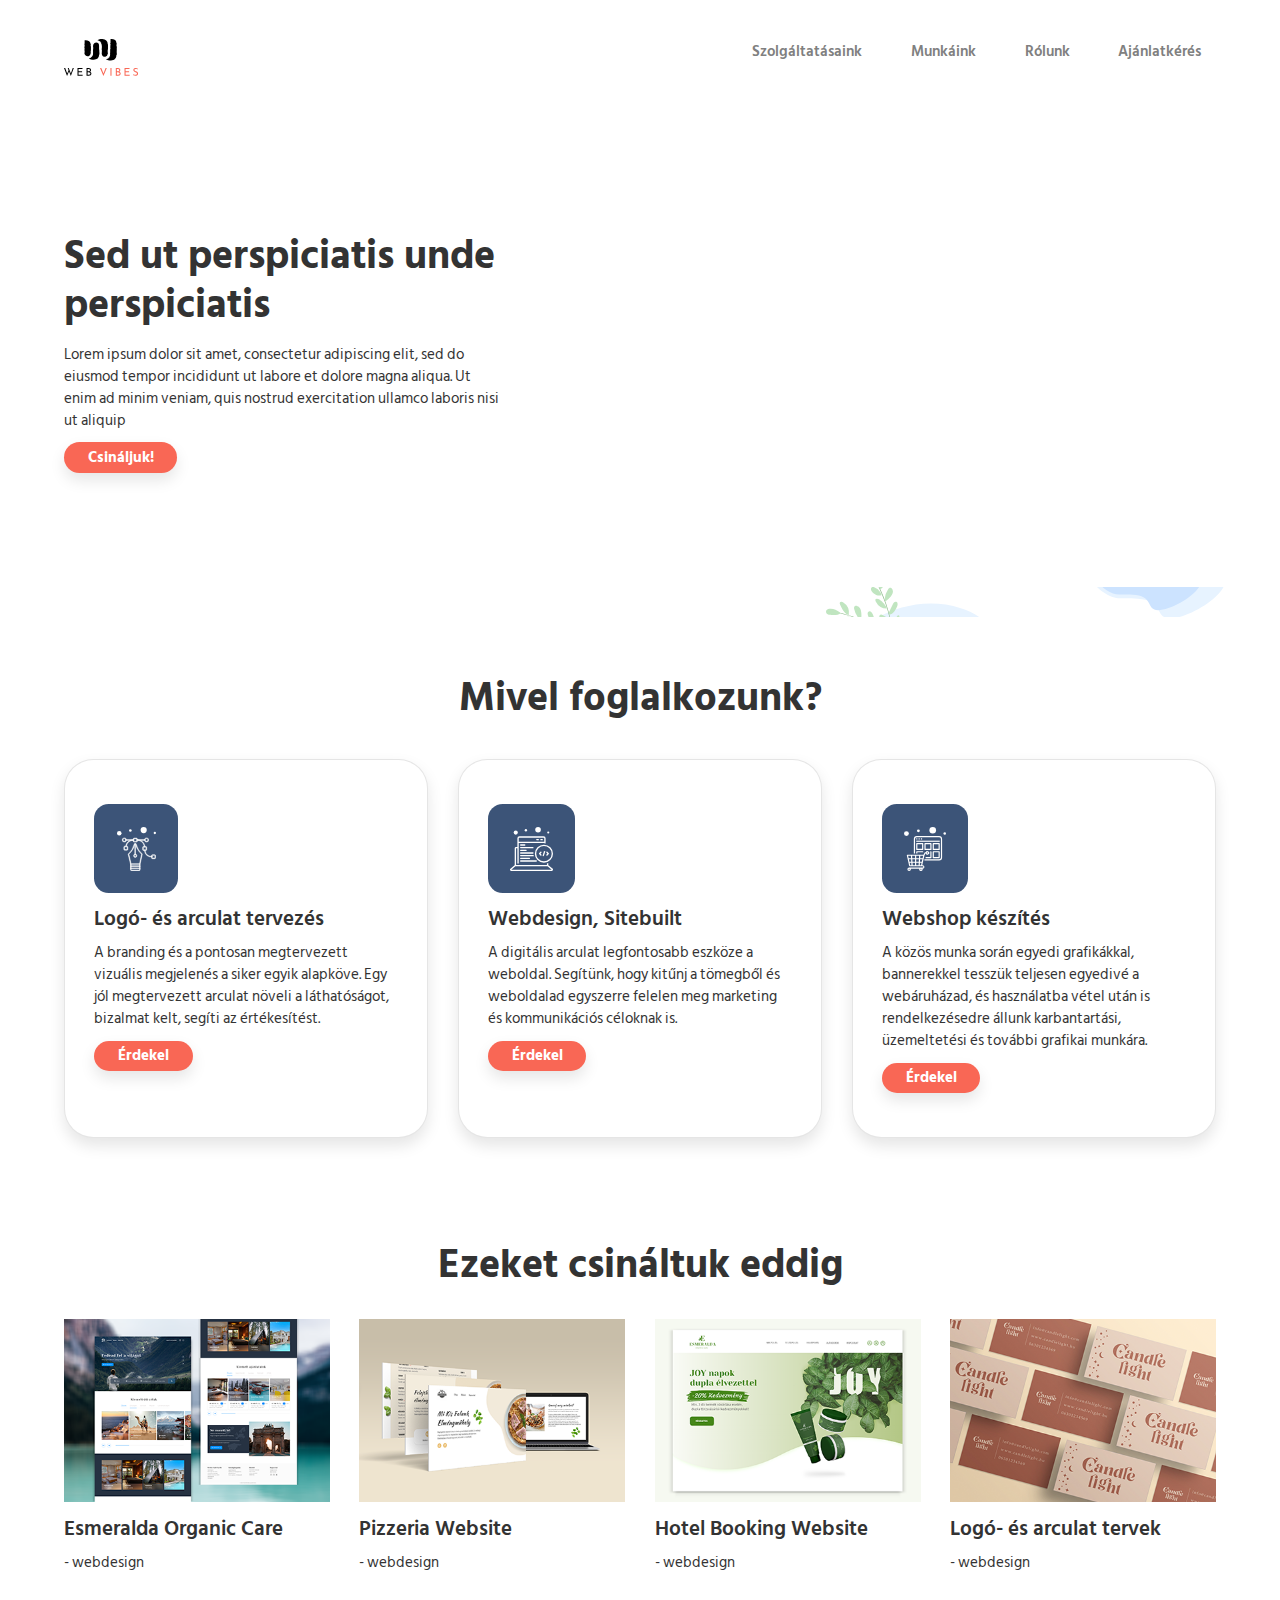
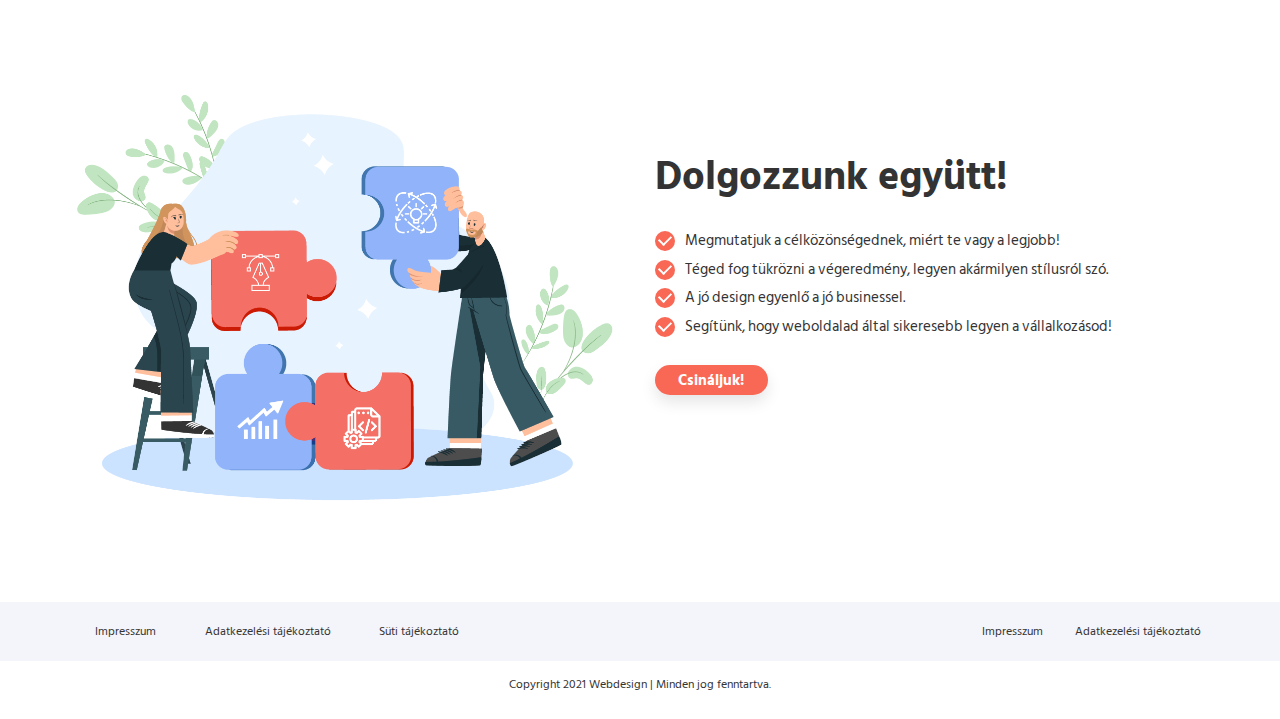
==== index.html @ f715c891 "initial commit" ====
<!DOCTYPE html>
<html lang="hu">

<head>
    <meta charset="utf-8">
    <title>Webdesign</title>
    <meta name="author" content="Your Name">
    <meta name="description" content="Example description">
    <meta name="viewport" content="width=device-width, initial-scale=1.0">
    <link rel="stylesheet" href="css/reset.css">
    <link rel="stylesheet" href="css/typo.css">
    <link rel="stylesheet" href="css/grid.css">
    <link rel="stylesheet" href="css/style.css">
   
    <link rel="icon" type="image/x-icon" href="img/favicon.png" />
    <link href="https://fonts.googleapis.com/css2?family=Hind+Siliguri:wght@400;600;700&display=swap" rel="stylesheet">
    <link rel="stylesheet" href="https://cdnjs.cloudflare.com/ajax/libs/font-awesome/4.7.0/css/font-awesome.min.css">
</head>
<body>
        <header>
            <div class="content-box">
                <div id="logo">
                    <a href="#"><img src="img/logotervuj.svg" alt="" class="logo"></a>
                </div>
                <div id="main-menu">
                    <nav>
                        <ul>
                            <li><a href="#">Szolgáltatásaink</a></li>
                            <li><a href="#">Munkáink</a></li>
                            <li><a href="#">Rólunk</a></li>
                            <li><a href="#">Ajánlatkérés</a></li>
                        </ul>
                    </nav>
                </div>
                
            </div>
        </header>
        <main>
            <section id="hero">
            <div class="content-box">
                <div class="hero-text">
                    <h1>Sed ut perspiciatis unde perspiciatis</h1>
                    <p>Lorem ipsum dolor sit amet, consectetur adipiscing elit, sed do eiusmod tempor incididunt ut labore et dolore magna aliqua. Ut enim ad minim veniam, quis nostrud exercitation ullamco laboris nisi ut aliquip</p>
                    <div id="menu-button">
                        <a class="button" href="/">
                           Csináljuk!
                       </a>
                   </div>
                </div>
            </div>
            <img src="img/bannerlaptop.png" alt="" class="logo">
        </section>

        <section id="services">
            <div class="content-box">
                <h2> Mivel foglalkozunk?</h2>
                <div class="column-3">
                    <div class="box">
                        <img src="img/arculattervezes.svg" alt="">
                        <h3>Logó- és arculat tervezés</h3>
                        <p>A branding és a pontosan megtervezett vizuális megjelenés a siker egyik alapköve. Egy jól megtervezett arculat növeli a láthatóságot, bizalmat kelt, segíti az értékesítést. </p>
                        <a href="#" class="button">Érdekel</a>
                    </div>
                    <div class="box">
                        <img src="img/webicon.svg" alt="">
                        <h3>Webdesign,
                            Sitebuilt</h3>
                        <p>A digitális arculat legfontosabb eszköze a weboldal. Segítünk, hogy kitűnj a tömegből és weboldalad egyszerre felelen meg marketing és kommunikációs céloknak is. </p>
                        <a href="#" class="button">Érdekel</a>
                    </div>
                    <div class="box"> 
                        <img src="img/shop.svg" alt="">
                        <h3>Webshop
                            készítés</h3>
                        <p>A közös munka során egyedi grafikákkal, bannerekkel tesszük teljesen egyedivé a webáruházad, és használatba vétel után is rendelkezésedre állunk karbantartási, üzemeltetési és további grafikai munkára. </p>
                        <a href="#" class="button">Érdekel</a>
                    </div>
                </div>
            </div>
        </section>

        <section id="portfolio">
            <div class="content-box">
                <h2>Ezeket csináltuk eddig</h2>
          <div class="column-4">
            <div>
                <img src="img/portfolio1.png" alt="">
                <h3>Esmeralda Organic Care</h3>
                <p>- webdesign</p>
            </div>
            <div>
                <img src="img/portfolio2.png" alt="">
                <h3>Pizzeria Website</h3>
                <p>- webdesign</p>
            </div>
            <div>
                <img src="img/portfolio3.png" alt="">
                <h3>Hotel Booking Website</h3>
                <p>- webdesign</p>
            </div>
            <div>
                <img src="img/portfolio4.png" alt="">
                <h3>Logó- és arculat tervek</h3>
                <p>- webdesign</p>
            </div>
          </div>
         
            </div>
        </section>

        <section id="how-we-work">
            <div class="content-box">
                <div class="row">
                    <div class="col-1-2">
                        <img src="img/kapcsolat2.png" alt="" class="logo">
                    </div>
                    <div class="col-1-2 text">
                        <h2>
                            Dolgozzunk együtt!
                        </h2>
                       
                        <ul>
                            <li>
                            Megmutatjuk a célközönségednek, miért te vagy a legjobb!
                            </li>
                            <li>
                            Téged fog tükrözni a végeredmény, legyen akármilyen stílusról szó.
                            </li>
                            <li>
                            A jó design egyenlő a jó  businessel. 
                            </li>
                            <li>
                            Segítünk, hogy weboldalad által sikeresebb legyen a vállalkozásod!
                            </li>
                        </ul>
                    <a class="button" href="/">
                        Csináljuk!
                    </a>
                </div>
                
            </div>
            </div>
        </section>

        </main>
    <footer>
        <div class="content-box">
            <div id="foot-info">
                <ul>
                    <li>
                        <a href="#">Impresszum</a>
                    </li>
                    <li>
                        <a href="#">Adatkezelési tájékoztató</a>
                    </li>
                    <li>
                        <a href="#">Süti tájékoztató</a>
                    </li>
                </ul>
            </div>
            <div id="foot-contact">
                <ul>
                    <li>
                        Impresszum
                    </li>
                    <li>
                        Adatkezelési tájékoztató

                    </li>
                </ul>
            </div>
        </div>
    </footer>
    <div id="copyright">
        <div class="content-box">
           <p>Copyright 2021  Webdesign | Minden jog fenntartva.</p> 
        </div>
    </div>
    <script type="text/javascript" src=""></script>
</body>
</html>
---- css/grid.css ----
.row{
    display: flex;
    flex-wrap: wrap;
    margin-left: -1rem;
    margin-right: -1rem;
}

.row div[class*=col]{   
    /* Osztály tartalmazza a következőt: "col" */
    margin-left: 1rem;
    margin-right: 1rem;
}
aside{   
    margin-left: 1rem;
    margin-right: 1rem;
}

.col-1-2 {
    width: calc(50% - 2rem);
}

.col-1-3 {
    width: calc(33.33333333% - 2rem);
}

.col-1-4 {
    width: calc(25% - 2rem);
}

.col-1-5 {
    width: calc(20% - 2rem);
}

.col-1-6 {
    width: calc(16.66666667% - 2rem);
}

.col-2-3 {
    width: calc(66.66666667% - 2rem);
}

.col-2-5 {
    width: calc(40% - 2rem);
}

.col-3-4 {
    width: calc(75% - 2rem);
}

.col-3-5 {
    width: calc(60% - 2rem);
}

.col-4-5 {
    width: calc(80% - 2rem);
}

.col-5-6 {
    width: calc(83.33333333% - 2rem);
}

@media screen and (max-width: 768px) {
    .col-1-2,
    .col-1-3,
    .col-1-4,
    .col-1-5,
    .col-1-6,
    .col-2-3,
    .col-2-5,
    .col-3-4,
    .col-3-5,
    .col-4-5,
    .col-5-6 {
        width: calc(100% - 2rem);
    }   
}

.column-2,
.column-3,
.column-4,
.column-5,
.column-6,
.column-7,
.column-8,
.column-9 {
    display: flex;
    flex-wrap: wrap;
    margin-left: -1rem;
    margin-right: -1rem;
}

.column-2 > div,
.column-3 > div,
.column-4 > div,
.column-5 > div,
.column-6 > div,
.column-7 > div,
.column-8 > div,
.column-9 > div {
    margin-left: 1rem;
    margin-right: 1rem;
}

.column-2 > div {
    width:calc( 50% - 2rem);
}
.column-3 > div {
    width:calc( 33.33333333% - 2rem);
}
.column-4 > div {
    width:calc( 25% - 2rem);
}
.column-5 > div {
    width:calc( 20% - 2rem);
}
.column-6 > div {
    width:calc( 16.66666667% - 2rem);
}
.column-7 > div {
    width:calc( 14.28571429% - 2rem);
}
.column-8 > div {
    width:calc( 12.5% - 2rem);
}
.column-9 > div {
    width:calc( 11.11111111% - 2rem);
}

@media screen and (min-width: 768px) and (max-width: 1024px)  {
    .column-2 > div {
        width: calc(100% - 2rem);
    }
    .column-4 > div {
        width:calc( 50% - 2rem);
    }
    .column-3 > div {
        width: calc(33.33333333% - 2rem);
    }
    
    .column-5 > div,
    .column-6 > div {
        width: calc(25% - 2rem);
    }
    
    .column-7 > div {
        width: calc(20% - 2rem);
    }
    
    .column-8 > div {
        width: calc(16.66666667% - 2rem);
    }
    
    .column-9 > div {
        width: calc(14.28571429% - 2rem);
    }
}

@media screen and (min-width: 480px) and (max-width: 767px)  {
    .column-2 > div {
        width: calc(100% - 2rem);
    }
    
    .column-3 > div,
    .column-4 > div {
        width: calc(50% - 2rem);
    }
    
    .column-5 > div,
    .column-6 > div {
        width: calc(33.33333333% - 2rem);
    }
    
    .column-7 > div,
    .column-8 > div {
        width: calc(25% - 2rem);
    }
    
    .column-9 > div {
        width: calc(20% - 2rem);
    }
}

@media screen and (max-width: 500px)  {
    
    .column-2 > div,
    .column-3 > div,
    .column-4 > div {
        width: calc(100% - 2rem);
    }
    
    .column-5 > div,
    .column-6 > div,
    .column-7 > div,
    .column-8 > div {
        width: calc(50% - 2rem);
    }
    
    .column-9 > div {
        width: calc(33.33333333% - 2rem);
    }
}
/*NO MARGIN*/
.no-margin,
.no-margin > div {
    margin: 0!important;
}
.no-margin .col-1-2 {
    width: 50%;
}

.no-margin .col-1-3 {
    width: 33.33333333%;
}

.no-margin .col-1-4 {
    width: 25%;
}

.no-margin .col-1-5 {
    width: 20%;
}

.no-margin .col-1-6 {
    width: 16.66666667%;
}

.no-margin .col-2-3 {
    width: 66.66666667%;
}

.no-margin .col-2-5 {
    width: 40%;
}

.no-margin .col-3-4 {
    width: 75%;
}

.no-margin .col-3-5 {
    width: 60%;
}

.no-margin .col-4-5 {
    width: 80%;
}

.no-margin .col-5-6 {
    width: 83.33333333%;
}

@media screen and (max-width: 768px) {
    .no-margin .col-1-2,
    .no-margin .col-1-3,
    .no-margin .col-1-4,
    .no-margin .col-1-5,
    .no-margin .col-1-6,
    .no-margin .col-2-3,
    .no-margin .col-2-5,
    .no-margin .col-3-4,
    .no-margin .col-3-5,
    .no-margin .col-4-5,
    .no-margin .col-5-6 {
        width: 100%;
    }   
}
.no-margin.column-2 > div {
    width: 50%;
}
.no-margin.column-3 > div {
    width: 33.33333333%;
}
.no-margin.column-4 > div {
    width: 25%;
}
.no-margin.column-5 > div {
    width: 20%;
}
.no-margin.column-6 > div {
    width: 16.66666667%;
}
.no-margin.column-7 > div {
    width: 14.28571429%;
}
.no-margin.column-8 > div {
    width: 12.5%;
}
.no-margin.column-9 > div {
    width: 11.11111111%;
}

@media screen and (min-width: 768px) and (max-width: 1024px)  {
    .no-margin.column-2 > div {
        width: 100%;
    }
    
    .no-margin.column-3 > div,
    .no-margin.column-4 > div {
        width: 33.33333333%;
    }
    
    .no-margin.column-5 > div,
    .no-margin.column-6 > div {
        width: 25%;
    }
    
    .no-margin.column-7 > div {
        width: 20%;
    }
    
    .no-margin.column-8 > div {
        width: 16.66666667%;
    }
    
    .no-margin.column-9 > div {
        width: 14.28571429%;
    }
}

@media screen and (min-width: 480px) and (max-width: 767px)  {
    .no-margin.column-2 > div {
        width: 100%;
    }
    
    .no-margin.column-3 > div,
    .no-margin.column-4 > div {
        width: 50%;
    }
    
    .no-margin.column-5 > div,
    .no-margin.column-6 > div {
        width: 33.33333333%;
    }
    
    .no-margin.column-7 > div,
    .no-margin.column-8 > div {
        width: 25%;
    }
    
    .no-margin.column-9 > div {
        width: 20%;
    }
}

@media screen and (max-width: 479px)  {
    
    .no-margin.column-2 > div,
    .no-margin.column-3 > div,
    .no-margin.column-4 > div {
        width: 100%;
    }
    
    .no-margin.column-5 > div,
    .no-margin.column-6 > div,
    .no-margin.column-7 > div,
    .no-margin.column-8 > div {
        width: 50%;
    }
    
    .no-margin.column-9 > div {
        width: 33.33333333%;
    }
}
---- css/style.css ----
@media screen and (min-width:1280px) {
    html {
        font-size: 1.15vw;
    }
}
@media screen and (max-width:1279px) {
    html {
        font-size: 18px;
    }
}
@media screen and (max-width:480px) {
    html {
        font-size: 16px;
    }
}
body {
    font-family: 'Hind Siliguri', sans-serif;;
    color: #333;
    background: #fff;

}
p{
    margin-bottom: 0.7rem;
    line-height: 1.5;
}
h1, 
h2, 
h3 {
    line-height: 1.2;
    margin-bottom: 10px;
}
h1, 
h2 {
    font-size: 2.75rem;
    font-weight: bold;
    margin-bottom: 1rem;
}
 
h3 {
    font-size: 1.4rem;
    font-weight: bold;
    font-weight: 600;
}
a {
    color: #828282;
    margin-left: 1.1rem;
    text-decoration: none;
}
.button {
    border: none;
    background-color: #F96755;
    color: white;
    padding: 0.4rem 1.6rem;
    padding-top: 0.5rem;
    border-radius: 50px;
    box-shadow: 0 .5rem 1rem rgba(0, 0, 0, 0.1);
    transition: all .3s linear;
    text-decoration: none;
    font-weight: bold;
    display: inline-block;
    margin: 0;
}
.button:hover {
    border: 1px solid #F96755;
    background-color: white;
    color: #F96755;
    padding: 0.4rem 1.6rem;
    border-radius: 50px;
}
header {
    padding: 1.5rem 0;
}
header .content-box {
    display: flex;
    justify-content: space-between;
    align-items: center;
}
#logo {
    max-width: 5rem;
    width: 100%;
}
#main-menu li {
    display: inline-block;
    margin: 0 1rem;
}
#main-menu li a{
    font-weight: 600;
    color: grey;
}
#main-menu li a:hover{
    color: #F96755;
}






section {
    margin-bottom: 4vw;
}
#hero {
   
    background-size: auto 50%;
    padding: 10vw 0;
    position: relative;
}
#hero img{
    position: absolute;
    bottom: 0;
    right: 5%;
    width: auto;
    height: 80%;
    background: url(../img/foltocska.svg) no-repeat center;
    background-size: 80%;
    display: flex;
}
.hero-text {
    padding-bottom: 1.5rem;
    max-width: 30rem;
}
#services h2 {
    text-align: center;
}
.box {
    align-items: left;
    background: #fff;
    border-radius: .5rem;
    border: .1rem solid rgba(0, 0, 0, 0.1);
    box-shadow: 0 .5rem 1rem rgba(0, 0, 0, 0.1);
    margin: 1.5rem;
    padding: 3rem 2rem;
    border-radius: 2rem;
  
}
#portfolio h2 {
    padding-bottom: 1rem;
    text-align: center;
}
#portfolio img {
    margin-bottom: 1rem;
}
#services img {
    height: 6rem;
    background-color: #3C5478;
    padding: 1.5rem;
    border-radius: 1rem;
    align-items: left;
    margin-bottom: 1rem;
}
#how-we-work ul {
    overflow: hidden;
    margin: 0 0 20px 0;
}
#how-we-work h2 {
    padding-bottom: 1rem;
}
#how-we-work ul li {
    margin-bottom: 8px;
    line-height: 1.4;
    position: relative;
    padding-left: 30px;
}
#how-we-work ul li:before {
    content: "";
    width: 20px;
    height: 20px;
    display: block;
    border-radius: 50%;
    background: #F96755;
    position: absolute;
    left: 0;
    top: 50%;
    margin-top: -10px;
}
#how-we-work ul li:after {
    content: "";
    width: 8px;
    height: 12px;
    display: block;
    position: absolute;
    left: 6px;
    top: 50%;
    margin-top: -8px;
    border-bottom: solid 2px white;
    border-right: solid 2px white;
    transform: rotate(45deg);
}
.text{
margin-top: 5rem;
 margin-bottom: 1rem;
}
footer {
    background-color: #F4F5FA;
    padding: 1.5rem 0;
    font-size: smaller;
}
footer .content-box {
    display: flex;
    justify-content: space-between;
    align-items: center;
}
#foot-info li, #foot-contact li {
    display: inline-block;
    margin: 0 1rem;
}
#foot-info li a{
    color: inherit;
}
#copyright {
    padding: 1rem 0;
    font-size: smaller;
    text-align: center;
}
img {
    display: block;
    margin-bottom: 0.4rem;
    height: auto;
}
.content-box {
    width: 80%;
    margin: 0 auto;
}
#how-we-work,
#hero img,
#services,
#portfolio {
    padding-bottom: 3rem;
}
@media screen and (max-width:1280px) {
    .content-box {
        width: 90%;
    }
    #hero img{
        
        margin-right: -5rem;
        height: auto;
        width: 35rem;
        padding-bottom: 3rem;
    }
    #how-we-work,
    #hero img,
    #services {
        padding-bottom: 2rem;
    }
}
@media screen and (max-width:1199px) {
   
    header .content-box {
        flex-wrap: wrap;
    }
    #main-menu{
        order:3;
        width: 100%;
        margin-top: 1rem;
        padding-top: 1rem;
        border-top: solid 1px #ccc;
        text-align: center;
    }
    #hero img{
        
        margin-right: -5rem;
        height: auto;
        width: 35rem;
        padding-bottom: 3rem;
    }
    footer .content-box {
        display: block;
        text-align: center;
    }
    #foot-info {
        margin-bottom: 1rem;
    }
    .column-3 > div {
        width: calc(50% - 2rem);
    }
 
    #portfolio h3 {
        font-size: 1.3rem;
    }
    #how-we-work img {
        padding-top: 5rem;
    padding-bottom: 3rem;
    }
    #how-we-work,
    #hero img,
    #services {
        padding-bottom: 2rem;
    }
    #portfolio {
        padding-bottom: 0;
    }

}
@media screen and (max-width:1073px) {
    #hero img{
        
        margin-right: -5rem;
        height: auto;
        width: 32rem;
        padding-bottom: 3rem;
    }
}
@media screen and (max-width:990px) {
    #hero{
        padding: 2rem 0 20rem 0;
    }
    .hero-text{
        max-width: initial;
    }
    #portfolio img > div {
        width: calc(50% - 2rem);
    }
    
    #hero img{
        right: 50%;
        margin-right: -15rem;
        height: auto;
        width: 30rem;
    }
    #foot-info li, #foot-contact li{
        display: block;
        margin-bottom: 0.5rem;
    }
    #portfolio img > div {
        width: calc(50% - 2rem);
    }
    
    #portfolio,
    #how-we-work,
    #hero img,
    #services {
        padding-bottom: 2rem;
    }
    .text{
        margin-top: 2rem;
         margin-bottom: 1rem;
        }
    #services h3 {
        padding-top: 1rem;
    }
    #services .button {
        margin-top: 1rem;
    }
    #portfolio h2 {
        text-align: left;
    }
    #services h2 {
        text-align: left;
    }
    #how-we-work img {
        padding-top: 5rem;
    }
    h1 {
        font-size: 3rem;
    }
    h2 {
        font-size: 2.3rem;
    }
}
@media screen and (max-width:768px) {
   
    #hero{
        padding: 2rem 0 20rem 0;
    }
    .hero-text{
        max-width: initial;
    }
    #portfolio img > div {
        width: calc(50% - 2rem);
    }
    h1 {
        font-size: 3rem;
    }
    h2 {
        font-size: 2.3rem;
    }
    #hero img{
        right: 50%;
        margin-right: -13rem;
        height: auto;
        width: 27rem;
    }
    .column-3 > div {
        width: calc(100% - 2rem);
    }
    #portfolio h3 {
        font-size: 1.2rem;
    }
  
    #portfolio,
    #how-we-work,
    #hero img,
    #services {
        padding-bottom: 3rem;
    }
    .text{
        margin-top: 2rem;
         margin-bottom: 1rem;
        }
    #services h3 {
        padding-top: 1rem;
    }
    #services .button {
        margin-top: 1rem;
    }
    #portfolio h2 {
        text-align: left;
    }
    #how-we-work img {
        padding-top: 0;
    
    }
}
@media screen and (max-width:500px) {
    #logo {
        max-width: initial;
        width: 20%;
        margin: 0 auto 1rem auto;
    }
    #tel {
        margin: 0 auto;
    }
    #main-menu li{ 
        display: block;
        margin-bottom: 0.5rem;
    }
    #main-menu li:last-of-type{ 
        margin-bottom: 0;
    }
    h1 {
        font-size: 2rem;
    }
    h2 {
        font-size: 2rem;
    }
    #portfolio p{
        padding-bottom: 2rem;
    }
    #portfolio,
    #how-we-work,
    #hero img,
    #services {
        padding-bottom: 3rem;
    }
    .text{
        margin-top: 2rem;
         margin-bottom: 1rem;
        }
    #services h3 {
        padding-top: 1rem;
    }
    #services .button {
        margin-top: 1rem;
    }
    #portfolio h2 {
        text-align: left;
    }
    #portfolio img {
        width: 100%;
    }
    #how-we-work img {
        padding-top: 0;
    
    }
}
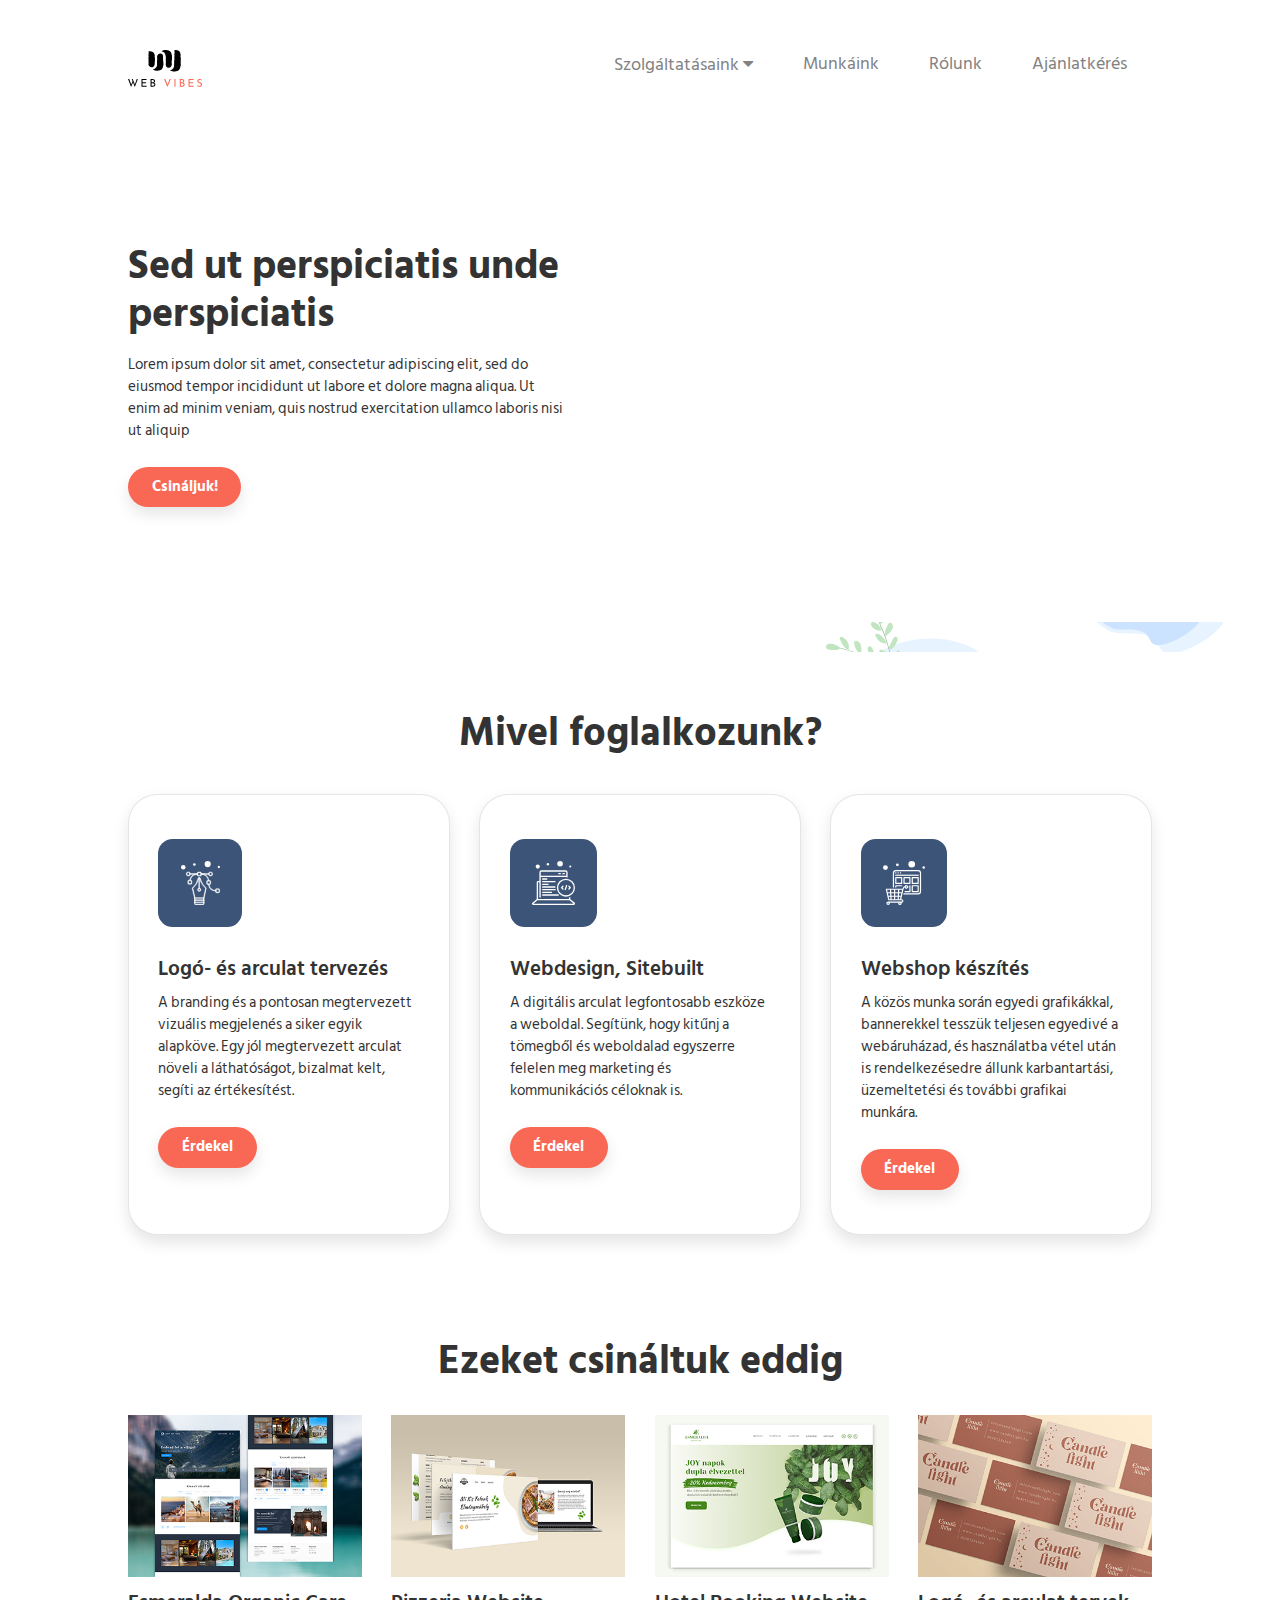
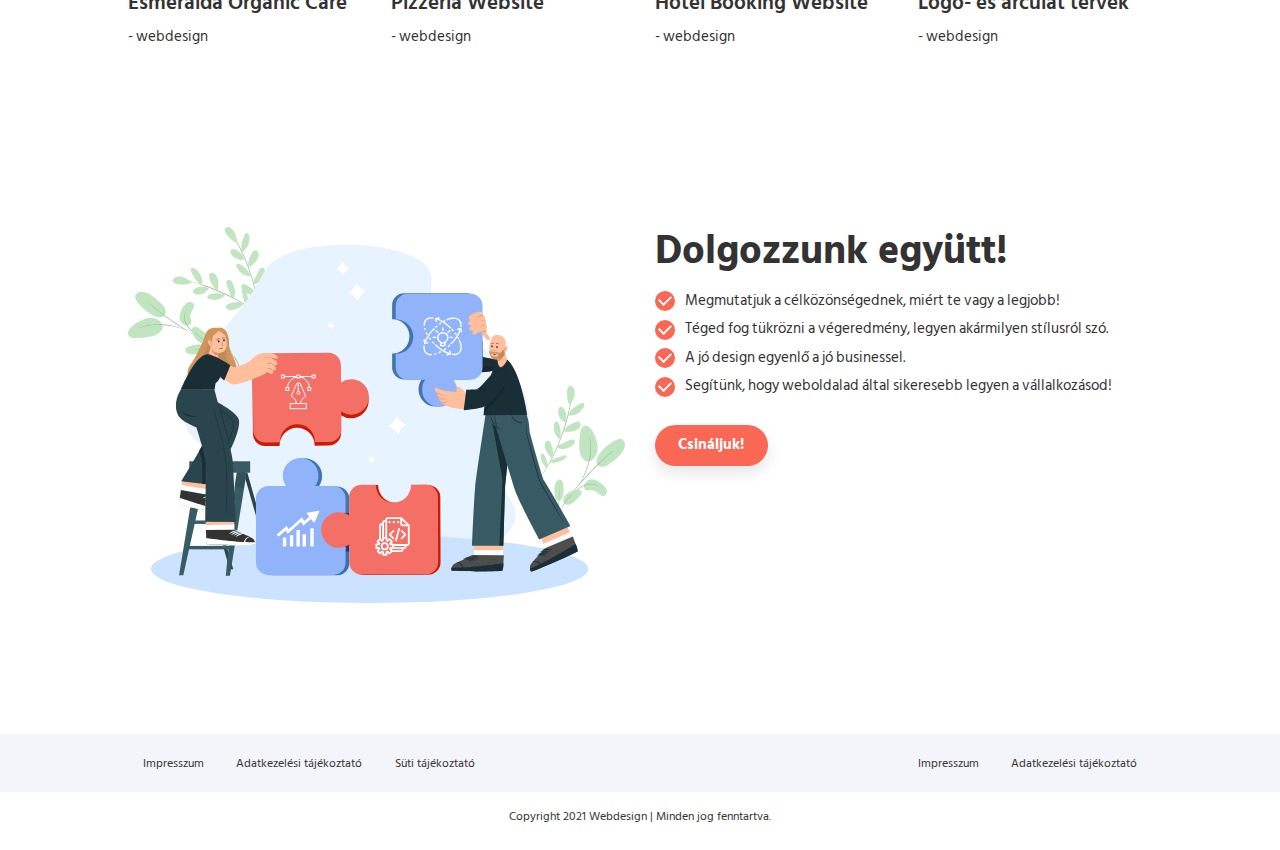
==== commit 4ec60f47: "add menu links" ====
--- a/index.html
+++ b/index.html
@@ -1,181 +1,189 @@
 <!DOCTYPE html>
 <html lang="hu">
+  <head>
+    <meta charset="utf-8" />
+    <title>Webdesign</title>
+    <meta name="author" content="Your Name" />
+    <meta name="description" content="Example description" />
+    <meta name="viewport" content="width=device-width, initial-scale=1.0" />
+    <link rel="stylesheet" href="css/reset.css" />
+    <link rel="stylesheet" href="css/typo.css" />
+    <link rel="stylesheet" href="css/grid.css" />
+    <link rel="stylesheet" href="css/styleproba.css" />
+    <link rel="stylesheet" href="css/main.css" />
+    <link rel="icon" type="image/x-icon" href="img/favicon.png" />
+    <link href="https://fonts.googleapis.com/css2?family=Hind+Siliguri:wght@400;600;700&display=swap" rel="stylesheet" />
+    <link rel="stylesheet" href="https://cdnjs.cloudflare.com/ajax/libs/font-awesome/4.7.0/css/font-awesome.min.css" />
+  </head>
+  <body>
+    <header class="header">
+      <div class="logo">
+        <a href="./index.html"><img src="img/logotervuj.svg" alt="" /></a>
+      </div>
+      <div class="navigation">
+        <input type="checkbox" class="toggle-menu" />
+        <div class="hamburger"></div>
+        <div class="menu">
+          <div
+            class="dropdown"
+            onmouseenter="showServicesDropdownMenu()"
+            onmouseleave="hideServicesDropdownMenu()"
+            onclick="showServicesDropdownMenu()"
+          >
+            <a class="menu-item-dropdown" id="servicesMenuItem">
+              Szolgáltatásaink
+              <i class="fa fa-caret-down"></i>
+            </a>
+            <div class="dropdown-container" id="servicesMenuDropdown">
+              <a class="menu-item-dropdown" href="./arculat.html">Logó- és arculattervezés</a>
+              <a class="menu-item-dropdown" href="./design.html">Egyedi weboldal</a>
+              <a class="menu-item-dropdown" href="./webshop.html">Webshop készítés</a>
+            </div>
+          </div>
+          <a class="side-menu-item">
+            Szolgáltatásaink
+            <i class="fa fa-caret-down"></i>
+          </a>
+          <div class="side-dropdown-container">
+            <a class="side-menu-item-dropdown" href="#">Logó- és arculattervezés</a>
+            <a class="side-menu-item-dropdown" href="#">Egyedi weboldal</a>
+            <a class="side-menu-item-dropdown" href="#">Webshop készítés</a>
+          </div>
+          <a class="menu-item" href="#">Munkáink</a>
+          <a class="menu-item" href="#">Rólunk</a>
+          <a class="menu-item" href="#">Ajánlatkérés</a>
+        </div>
+      </div>
+    </header>
+    <main>
+      <section id="hero">
+        <div class="content-box">
+          <div class="hero-text">
+            <h1>Sed ut perspiciatis unde perspiciatis</h1>
+            <p>
+              Lorem ipsum dolor sit amet, consectetur adipiscing elit, sed do eiusmod tempor incididunt ut labore et dolore magna aliqua. Ut
+              enim ad minim veniam, quis nostrud exercitation ullamco laboris nisi ut aliquip
+            </p>
+            <div id="menu-button">
+              <a class="button" href="/"> Csináljuk! </a>
+            </div>
+          </div>
+        </div>
+        <img src="img/bannerlaptop.png" alt="" class="logo" />
+      </section>
 
-<head>
-    <meta charset="utf-8">
-    <title>Webdesign</title>
-    <meta name="author" content="Your Name">
-    <meta name="description" content="Example description">
-    <meta name="viewport" content="width=device-width, initial-scale=1.0">
-    <link rel="stylesheet" href="css/reset.css">
-    <link rel="stylesheet" href="css/typo.css">
-    <link rel="stylesheet" href="css/grid.css">
-    <link rel="stylesheet" href="css/style.css">
-   
-    <link rel="icon" type="image/x-icon" href="img/favicon.png" />
-    <link href="https://fonts.googleapis.com/css2?family=Hind+Siliguri:wght@400;600;700&display=swap" rel="stylesheet">
-    <link rel="stylesheet" href="https://cdnjs.cloudflare.com/ajax/libs/font-awesome/4.7.0/css/font-awesome.min.css">
-</head>
-<body>
-        <header>
-            <div class="content-box">
-                <div id="logo">
-                    <a href="#"><img src="img/logotervuj.svg" alt="" class="logo"></a>
-                </div>
-                <div id="main-menu">
-                    <nav>
-                        <ul>
-                            <li><a href="#">Szolgáltatásaink</a></li>
-                            <li><a href="#">Munkáink</a></li>
-                            <li><a href="#">Rólunk</a></li>
-                            <li><a href="#">Ajánlatkérés</a></li>
-                        </ul>
-                    </nav>
-                </div>
-                
+      <section id="services">
+        <div class="content-box">
+          <h2>Mivel foglalkozunk?</h2>
+          <div class="column-3">
+            <div class="box">
+              <img src="img/arculattervezes.svg" alt="" />
+              <h3>Logó- és arculat tervezés</h3>
+              <p>
+                A branding és a pontosan megtervezett vizuális megjelenés a siker egyik alapköve. Egy jól megtervezett arculat növeli a
+                láthatóságot, bizalmat kelt, segíti az értékesítést.
+              </p>
+              <a href="#" class="button">Érdekel</a>
             </div>
-        </header>
-        <main>
-            <section id="hero">
-            <div class="content-box">
-                <div class="hero-text">
-                    <h1>Sed ut perspiciatis unde perspiciatis</h1>
-                    <p>Lorem ipsum dolor sit amet, consectetur adipiscing elit, sed do eiusmod tempor incididunt ut labore et dolore magna aliqua. Ut enim ad minim veniam, quis nostrud exercitation ullamco laboris nisi ut aliquip</p>
-                    <div id="menu-button">
-                        <a class="button" href="/">
-                           Csináljuk!
-                       </a>
-                   </div>
-                </div>
+            <div class="box">
+              <img src="img/webicon.svg" alt="" />
+              <h3>Webdesign, Sitebuilt</h3>
+              <p>
+                A digitális arculat legfontosabb eszköze a weboldal. Segítünk, hogy kitűnj a tömegből és weboldalad egyszerre felelen meg
+                marketing és kommunikációs céloknak is.
+              </p>
+              <a href="#" class="button">Érdekel</a>
             </div>
-            <img src="img/bannerlaptop.png" alt="" class="logo">
-        </section>
+            <div class="box">
+              <img src="img/shop.svg" alt="" />
+              <h3>Webshop készítés</h3>
+              <p>
+                A közös munka során egyedi grafikákkal, bannerekkel tesszük teljesen egyedivé a webáruházad, és használatba vétel után is
+                rendelkezésedre állunk karbantartási, üzemeltetési és további grafikai munkára.
+              </p>
+              <a href="#" class="button">Érdekel</a>
+            </div>
+          </div>
+        </div>
+      </section>
 
-        <section id="services">
-            <div class="content-box">
-                <h2> Mivel foglalkozunk?</h2>
-                <div class="column-3">
-                    <div class="box">
-                        <img src="img/arculattervezes.svg" alt="">
-                        <h3>Logó- és arculat tervezés</h3>
-                        <p>A branding és a pontosan megtervezett vizuális megjelenés a siker egyik alapköve. Egy jól megtervezett arculat növeli a láthatóságot, bizalmat kelt, segíti az értékesítést. </p>
-                        <a href="#" class="button">Érdekel</a>
-                    </div>
-                    <div class="box">
-                        <img src="img/webicon.svg" alt="">
-                        <h3>Webdesign,
-                            Sitebuilt</h3>
-                        <p>A digitális arculat legfontosabb eszköze a weboldal. Segítünk, hogy kitűnj a tömegből és weboldalad egyszerre felelen meg marketing és kommunikációs céloknak is. </p>
-                        <a href="#" class="button">Érdekel</a>
-                    </div>
-                    <div class="box"> 
-                        <img src="img/shop.svg" alt="">
-                        <h3>Webshop
-                            készítés</h3>
-                        <p>A közös munka során egyedi grafikákkal, bannerekkel tesszük teljesen egyedivé a webáruházad, és használatba vétel után is rendelkezésedre állunk karbantartási, üzemeltetési és további grafikai munkára. </p>
-                        <a href="#" class="button">Érdekel</a>
-                    </div>
-                </div>
-            </div>
-        </section>
-
-        <section id="portfolio">
-            <div class="content-box">
-                <h2>Ezeket csináltuk eddig</h2>
+      <section id="portfolio">
+        <div class="content-box">
+          <h2>Ezeket csináltuk eddig</h2>
           <div class="column-4">
             <div>
-                <img src="img/portfolio1.png" alt="">
-                <h3>Esmeralda Organic Care</h3>
-                <p>- webdesign</p>
+              <img src="img/portfolio1.png" alt="" />
+              <h3>Esmeralda Organic Care</h3>
+              <p>- webdesign</p>
             </div>
             <div>
-                <img src="img/portfolio2.png" alt="">
-                <h3>Pizzeria Website</h3>
-                <p>- webdesign</p>
+              <img src="img/portfolio2.png" alt="" />
+              <h3>Pizzeria Website</h3>
+              <p>- webdesign</p>
             </div>
             <div>
-                <img src="img/portfolio3.png" alt="">
-                <h3>Hotel Booking Website</h3>
-                <p>- webdesign</p>
+              <img src="img/portfolio3.png" alt="" />
+              <h3>Hotel Booking Website</h3>
+              <p>- webdesign</p>
             </div>
             <div>
-                <img src="img/portfolio4.png" alt="">
-                <h3>Logó- és arculat tervek</h3>
-                <p>- webdesign</p>
+              <img src="img/portfolio4.png" alt="" />
+              <h3>Logó- és arculat tervek</h3>
+              <p>- webdesign</p>
             </div>
           </div>
-         
+        </div>
+      </section>
+
+      <section id="how-we-work">
+        <div class="content-box">
+          <div class="row">
+            <div class="col-1-2">
+              <img src="img/kapcsolat2.svg" alt="" class="mi" />
             </div>
-        </section>
+            <div class="col-1-2 text">
+              <h2>Dolgozzunk együtt!</h2>
 
-        <section id="how-we-work">
-            <div class="content-box">
-                <div class="row">
-                    <div class="col-1-2">
-                        <img src="img/kapcsolat2.png" alt="" class="logo">
-                    </div>
-                    <div class="col-1-2 text">
-                        <h2>
-                            Dolgozzunk együtt!
-                        </h2>
-                       
-                        <ul>
-                            <li>
-                            Megmutatjuk a célközönségednek, miért te vagy a legjobb!
-                            </li>
-                            <li>
-                            Téged fog tükrözni a végeredmény, legyen akármilyen stílusról szó.
-                            </li>
-                            <li>
-                            A jó design egyenlő a jó  businessel. 
-                            </li>
-                            <li>
-                            Segítünk, hogy weboldalad által sikeresebb legyen a vállalkozásod!
-                            </li>
-                        </ul>
-                    <a class="button" href="/">
-                        Csináljuk!
-                    </a>
-                </div>
-                
+              <ul>
+                <li>Megmutatjuk a célközönségednek, miért te vagy a legjobb!</li>
+                <li>Téged fog tükrözni a végeredmény, legyen akármilyen stílusról szó.</li>
+                <li>A jó design egyenlő a jó businessel.</li>
+                <li>Segítünk, hogy weboldalad által sikeresebb legyen a vállalkozásod!</li>
+              </ul>
+              <a class="button" href="/"> Csináljuk! </a>
             </div>
-            </div>
-        </section>
-
-        </main>
+          </div>
+        </div>
+      </section>
+    </main>
     <footer>
-        <div class="content-box">
-            <div id="foot-info">
-                <ul>
-                    <li>
-                        <a href="#">Impresszum</a>
-                    </li>
-                    <li>
-                        <a href="#">Adatkezelési tájékoztató</a>
-                    </li>
-                    <li>
-                        <a href="#">Süti tájékoztató</a>
-                    </li>
-                </ul>
-            </div>
-            <div id="foot-contact">
-                <ul>
-                    <li>
-                        Impresszum
-                    </li>
-                    <li>
-                        Adatkezelési tájékoztató
-
-                    </li>
-                </ul>
-            </div>
+      <div class="content-box">
+        <div id="foot-info">
+          <ul>
+            <li>
+              <a href="#">Impresszum</a>
+            </li>
+            <li>
+              <a href="#">Adatkezelési tájékoztató</a>
+            </li>
+            <li>
+              <a href="#">Süti tájékoztató</a>
+            </li>
+          </ul>
         </div>
+        <div id="foot-contact">
+          <ul>
+            <li>Impresszum</li>
+            <li>Adatkezelési tájékoztató</li>
+          </ul>
+        </div>
+      </div>
     </footer>
     <div id="copyright">
-        <div class="content-box">
-           <p>Copyright 2021  Webdesign | Minden jog fenntartva.</p> 
-        </div>
+      <div class="content-box">
+        <p>Copyright 2021 Webdesign | Minden jog fenntartva.</p>
+      </div>
     </div>
-    <script type="text/javascript" src=""></script>
-</body>
+    <script type="text/javascript" src="menu.js"></script>
+  </body>
 </html>
--- a/css/styleproba.css
+++ b/css/styleproba.css
@@ -0,0 +1,745 @@
+@media screen and (min-width:1280px) {
+    html {
+        font-size: 1.15vw;
+    }
+}
+@media screen and (max-width:1279px) {
+    html {
+        font-size: 18px;
+    }
+}
+@media screen and (max-width:480px) {
+    html {
+        font-size: 16px;
+    }
+}
+body {
+    font-family: 'Hind Siliguri', sans-serif;;
+    color: #333;
+    background: #fff;
+
+}
+p{
+    margin-bottom: 0.7rem;
+    line-height: 1.5;
+}
+h1, 
+h2, 
+h3 {
+    line-height: 1.2;
+    margin-bottom: 10px;
+}
+h1, 
+h2 {
+    font-size: 2.75rem;
+    font-weight: bold;
+    margin-bottom: 1rem;
+}
+ 
+h3 {
+    font-size: 1.4rem;
+    font-weight: bold;
+    font-weight: 600;
+}
+a {
+    color: #828282;
+ 
+    text-decoration: none;
+}
+.button {
+    border: none;
+    background-color: #F96755;
+    color: white;
+    padding: 0.4rem 1.6rem;
+    padding-top: 0.5rem;
+    border-radius: 50px;
+    box-shadow: 0 .5rem 1rem rgba(0, 0, 0, 0.1);
+    transition: all .3s linear;
+    text-decoration: none;
+    font-weight: bold;
+    display: inline-block;
+    margin: 0;
+}
+
+.button:hover {
+    border: 1px solid #F96755;
+    background-color: white;
+    color: #F96755;
+   
+}  
+section {
+    margin-bottom: 4vw;
+}
+#hero {
+   
+    background-size: auto 50%;
+    padding: 10vw 0;
+    position: relative;
+}
+#hero2 {
+   
+    background-size: auto 50%;
+    padding: 10vw 0;
+    position: relative;
+}
+#hero img{
+    position: absolute;
+    bottom: 0;
+    right: 5%;
+    width: auto;
+    height: 80%;
+    background: url(../img/foltocska.svg) no-repeat center;
+    background-size: 80%;
+    display: flex;
+}
+#hero2 img{
+    position: absolute;
+    bottom: 15%;
+    right: 9%;
+    width: auto;
+    height: 70%;
+    background: url(../img/foltocska.svg) no-repeat center;
+    background-size: 100%;
+    display: flex;
+}
+
+.hero-text {
+    padding-bottom: 1.5rem;
+    max-width: 30rem;
+}
+
+#services h2 {
+    text-align: center;
+   
+}
+#services h3{
+    padding-top: 1rem;
+}
+#services p {
+    padding-bottom: 1rem;
+}
+.box {
+    align-items: left;
+    background: #fff;
+    border-radius: .5rem;
+    border: .1rem solid rgba(0, 0, 0, 0.1);
+    box-shadow: 0 .5rem 1rem rgba(0, 0, 0, 0.1);
+    margin: 1.5rem;
+    padding: 3rem 2rem;
+    border-radius: 2rem;
+  
+}
+#portfolio h2 {
+    padding-bottom: 1rem;
+    text-align: center;
+}
+#portfolio img {
+    margin-bottom: 1rem;
+}
+#services img {
+    height: 6rem;
+    background-color: #3C5478;
+    padding: 1.5rem;
+    border-radius: 1rem;
+    align-items: left;
+    margin-bottom: 1rem;
+}
+#how-we-work ul {
+    overflow: hidden;
+    margin: 0 0 20px 0;
+}
+
+#how-we-work ul li {
+    margin-bottom: 8px;
+    line-height: 1.4;
+    position: relative;
+    padding-left: 30px;
+}
+#how-we-work ul li:before {
+    content: "";
+    width: 20px;
+    height: 20px;
+    display: block;
+    border-radius: 50%;
+    background: #F96755;
+    position: absolute;
+    left: 0;
+    top: 50%;
+    margin-top: -10px;
+}
+#how-we-work ul li:after {
+    content: "";
+    width: 8px;
+    height: 12px;
+    display: block;
+    position: absolute;
+    left: 6px;
+    top: 50%;
+    margin-top: -8px;
+    border-bottom: solid 2px white;
+    border-right: solid 2px white;
+    transform: rotate(45deg);
+}
+#kapcsolat{
+    padding-top: 8rem;
+}
+#how-we-work2 ul {
+    overflow: hidden;
+    margin: 0 0 20px 0;
+}
+#how-we-work2 h2 {
+    padding-bottom: 1rem;
+}
+#how-we-work2 ul li {
+    margin-bottom: 8px;
+    line-height: 1.4;
+    position: relative;
+    padding-left: 30px;
+}
+.text{
+margin-top: 5rem;
+ margin-bottom: 1rem;
+}
+
+footer {
+    background-color: #F4F5FA;
+    padding: 1.5rem 0;
+    font-size: smaller;
+}
+footer .content-box {
+    display: flex;
+    justify-content: space-between;
+    align-items: center;
+}
+#foot-info li, #foot-contact li {
+    display: inline-block;
+    margin: 0 1rem;
+}
+#foot-info li a{
+    color: inherit;
+}
+#copyright {
+    padding: 1rem 0;
+    font-size: smaller;
+    text-align: center;
+}
+img {
+    display: block;
+    margin-bottom: 0.4rem;
+    height: auto;
+}
+.content-box {
+    width: 80%;
+    margin: 0 auto;
+}
+#how-we-work,
+#how-we-work2,
+#hero img,
+#hero2 img,
+#services,
+#portfolio {
+    padding-bottom: 3rem;
+}
+#hero p,
+#hero2 p{
+    padding-bottom: 1rem;
+}
+.button {
+    padding: 0.8rem 1.6rem;
+}
+#how-we-work2 h2{
+    padding-bottom:0;
+}
+#how-we-work2 p{
+    padding-bottom:1rem;
+    }
+ #how-we-work2 img{
+        width: 90%;
+        margin: 0 auto;
+        }
+.container {
+    position: relative;
+    display: flex;
+    justify-content: center;
+    width: 100%;
+    height: 100%;
+}
+.contact-box {
+    max-width: 850px;
+    display: grid;
+    justify-content: center;
+    align-items: center;
+}
+.field {
+    width: 100%;
+    padding: 0.5rem 1rem;
+    outline: none;
+    border: 2px solid rgba(0, 0, 0, 0.1);
+    background-color: rgba(230, 230, 230, 0.6);
+    font-size: 0.9rem;
+    color: #828282;
+    margin-bottom: 22px;
+    transition: .3s;
+    border-radius: 20px;
+}
+.field:hover {
+    background-color: rgba(0, 0, 0, 0.1);
+}
+.field:focus {
+    background-color: #fff;
+    border: 1px solid gray;
+}
+.area {
+    min-height: 150px;
+}
+.input_field .check {
+    width: 15px;
+    height: 15px;
+    position: relative;
+    display: block;
+    cursor: pointer;
+}
+.input_field .check input[type="checkbox"]{
+    position: absolute;
+    top: 0;
+    left: 0;
+    opacity: 0;
+}
+.input_field {
+    display: flex;
+}
+.input_field .check .checkmark{
+    width: 20px;
+    height: 20px;
+    border: 1px solid grey;
+    display: block;
+    position: relative;
+    border-radius: 5px;
+}
+.input_field .check .checkmark:before {
+    content: "";
+    position: absolute;
+    top: 2px;
+    left: 4px;
+    width: 10px;
+    height: 7px;
+    border: 2px solid;
+    border-color: transparent transparent #fff #fff;
+    transform: rotate(-45deg);
+    display: none;
+}
+.input_field .check input[type="checkbox"]:checked ~ .checkmark {
+    background: #F96755;
+}
+.input_field .check input[type="checkbox"]:checked ~ .checkmark:before {
+    display: block;
+}
+.input_field p {
+    margin-left: 1rem;
+}
+@media screen and (max-width:1280px) {
+    #kapcsolat {
+        padding-top: 10rem;
+    padding-bottom: 3rem;
+    }
+   .logoarculat,
+    .mi {
+        padding-top: 5rem;
+    padding-bottom: 3rem;
+    }
+    
+    .content-box {
+        width: 80%;
+    }
+    #hero img {
+        
+        margin-right: -5rem;
+        height: auto;
+        width: 35rem;
+        padding-bottom: 3rem;
+    }
+    #hero2 img{
+        
+        margin-right: -5rem;
+        height: auto;
+        width: 35rem;
+        padding-bottom: 3rem;
+    }
+    #hero2 img{
+        position: absolute;
+        bottom: 15%;
+        right: 9%;
+        width: auto;
+        height: 70%;
+        background: url(../img/foltocska.svg) no-repeat center;
+        background-size: 100%;
+        display: flex;
+    }
+    #how-we-work2,
+    #how-we-work,
+    #hero img,
+    #hero2 img,
+    #services {
+        padding-bottom: 2rem;
+    }
+    
+}
+@media screen and (max-width:1199px) {
+
+    header .content-box {
+        flex-wrap: wrap;
+    }
+    #main-menu{
+        order:3;
+        width: 100%;
+        margin-top: 1rem;
+        padding-top: 1rem;
+        border-top: solid 1px #ccc;
+        text-align: center;
+    }
+    #hero2 img{
+        
+        margin-right: -5rem;
+        height: auto;
+        width: 35rem;
+        padding-bottom: 3rem;
+    }
+    #hero2 img{
+        position: absolute;
+        bottom: 19%;
+        right: 9%;
+        width: auto;
+        height: 70%;
+        background: url(../img/foltocska.svg) no-repeat center;
+        background-size: 90%;
+        display: flex;
+    }
+    #hero img{
+        
+        margin-right: -5rem;
+        height: auto;
+        width: 35rem;
+        padding-bottom: 3rem;
+    }
+    footer .content-box {
+        display: block;
+        text-align: center;
+    }
+    #foot-info {
+        margin-bottom: 1rem;
+    }
+    .column-3 > div {
+        width: calc(50% - 2rem);
+    }
+    .column-4 > div {
+        width: calc(50% - 2rem);
+    }
+    #portfolio img {
+        width: 100%;
+    }
+    #portfolio h3 {
+        font-size: 1.3rem;
+    }
+    #kapcsolat {
+        padding-top: 12rem;
+    padding-bottom: 3rem;
+    }
+    .logoarculat {
+        padding-top: 6rem;
+    padding-bottom: 3rem;
+    }
+    .mi{
+        padding-top: 7rem;
+        padding-bottom: 3rem;
+    }
+    #how-we-work,
+    #how-we-work2,
+    #hero img,
+    #services {
+        padding-bottom: 2rem;
+    }
+    #portfolio {
+        padding-bottom: 0;
+    }
+    #menu-button {
+        padding-bottom: 1rem;
+    }
+    .button {
+       
+        padding: 0.8rem 1.6rem;
+       
+    
+    }
+    
+
+}
+
+@media screen and (max-width:1073px) {
+    #hero img{
+        
+        margin-right: -5rem;
+        height: auto;
+        width: 32rem;
+        padding-bottom: 3rem;
+    }
+    #hero2 img{
+        
+        margin-right: -5rem;
+        height: auto;
+        width: 35rem;
+        padding-bottom: 3rem;
+    }
+    #hero2 img{
+        position: absolute;
+        bottom: 26%;
+        right: 9%;
+        width: auto;
+        height: 60%;
+        background: url(../img/foltocska.svg) no-repeat center;
+        background-size: 90%;
+        display: flex;
+    }
+}
+@media screen and (max-width:990px) {
+    .mi{
+        padding-top: 2rem;
+        
+    }
+    #kapcsolat {
+        padding-top: 3rem;
+    padding-bottom: 3rem;
+    }
+    #hero,
+    #hero2{
+        padding: 2rem 0 20rem 0;
+    }
+    .hero-text{
+        max-width: initial;
+    }
+   
+  
+    #hero2 img{
+        right: 50%;
+        margin-right: -13rem;
+        height: auto;
+        width: 30rem;
+        bottom: 0;
+        padding:1rem;
+    }
+    #hero img{
+        right: 50%;
+        margin-right: -15rem;
+        height: auto;
+        width: 30rem;
+    }
+    #foot-info li, #foot-contact li{
+        display: block;
+        margin-bottom: 0.5rem;
+    }
+   
+  
+    #portfolio,
+    #how-we-work,
+    #how-we-work2,
+    #hero img,
+    #hero2 img,
+    #services {
+        padding-bottom: 2rem;
+    }
+    .text{
+        margin-top: 2rem;
+         margin-bottom: 1rem;
+        }
+    #services h3 {
+        padding-top: 1rem;
+    }
+    #services .button {
+        margin-top: 1rem;
+    }
+    #portfolio h2 {
+        text-align: left;
+    }
+    #services h2 {
+        text-align: left;
+    }
+   
+    h1 {
+        font-size: 3rem;
+    }
+    h2 {
+        font-size: 2.3rem;
+    }
+    #menu-button {
+        padding-bottom: 1rem;
+    }
+    .button {
+       
+        padding: 0.8rem 1.6rem;
+    
+    }
+    #services p{
+        padding-bottom: 0;
+    }
+    .col-1-2 {
+        width: calc(100% - 2rem);
+    } 
+    .field {
+        padding: 1rem 1rem;
+        font-size: 1rem;
+    }
+}
+@media screen and (max-width:768px) {
+    .logoarculat {
+        padding-top: 0;
+    }
+    #hero,
+    #hero2{
+        padding: 2rem 0 20rem 0;
+    }
+    .hero-text{
+        max-width: initial;
+    }
+    .column-4 > div {
+        width: calc(100% - 2rem);
+    }
+    h1 {
+        font-size: 3rem;
+    }
+    h2 {
+        font-size: 2.3rem;
+    }
+    #hero img,
+    #hero2 img{
+        right: 50%;
+        margin-right: -13rem;
+        height: auto;
+        width: 27rem;
+    }
+    .column-3 > div {
+        width: calc(100% - 2rem);
+    }
+    #portfolio h3 {
+        font-size: 1.2rem;
+    }
+    
+    
+    #how-we-work,
+    #hero img,
+    #hero2 img,
+    #services {
+        padding-bottom: 3rem;
+    }
+    .text{
+        margin-top: 2rem;
+         margin-bottom: 1rem;
+        }
+    #services h3 {
+        padding-top: 1rem;
+    }
+    #services .button {
+        margin-top: 1rem;
+    }
+    #portfolio h2 {
+        text-align: left;
+    }
+
+    #how-we-work2  {
+        padding-top: 2rem;
+    
+    }
+    #menu-button {
+        padding-bottom: 1rem;
+    }
+    .contact-box {
+        padding-bottom: 3rem;
+    }
+    .field {
+        padding: 1rem 1rem;
+        font-size: 1rem;
+    }
+    .button {
+       
+        padding: 0.8rem 1.6rem;
+    }
+    #services p{
+        padding-bottom: 0;
+    }
+    #portfolio img {
+        width: 100%;
+    }
+    #kapcsolat {
+        padding-top:1rem ;
+    }
+}
+@media screen and (max-width:500px) {
+    #logo {
+        max-width: initial;
+        width: 20%;
+        margin: 0 auto 1rem auto;
+    }
+    #tel {
+        margin: 0 auto;
+    }
+    #main-menu li{ 
+        display: block;
+        margin-bottom: 0.5rem;
+    }
+    #main-menu li:last-of-type{ 
+        margin-bottom: 0;
+    }
+    h1 {
+        font-size: 2rem;
+    }
+    h2 {
+        font-size: 2rem;
+    }
+    #portfolio p{
+        padding-bottom: 2rem;
+    }
+    
+    #how-we-work,
+    #hero img,
+    #hero2 img,
+    #services {
+        padding-bottom: 3rem;
+    }
+    .text{
+        margin-top: 2rem;
+         margin-bottom: 1rem;
+        }
+    #services h3 {
+        padding-top: 1rem;
+    }
+    #services .button {
+        margin-top: 1rem;
+    }
+    #portfolio h2 {
+        text-align: left;
+    }
+    #portfolio img {
+        width: 100%;
+    }
+    .mi{
+        padding-top: 0;
+    
+    }
+    #hero p,
+    #hero2 p {
+        padding-bottom: 1rem;
+    }
+    #menu-button {
+        padding-bottom: 1rem;
+    }
+    .button {
+       
+        padding: 0.8rem 1.6rem;
+
+    
+    }
+    #services p{
+        padding-bottom: 0;
+    }
+}
+
+
+
--- a/css/main.css
+++ b/css/main.css
@@ -0,0 +1,232 @@
+.header {
+  position: relative;
+  width: 80%;
+  display: flex;
+  justify-content: space-between;
+  align-items: center;
+  transition: 0.3s;
+  margin: 0 auto;
+  padding-top: 1rem;
+}
+.logo a {
+  display: block;
+}
+.logo a img {
+  display: block;
+  width: 100%;
+  max-width: 5rem;
+  padding-top: 1rem;
+}
+.navigation {
+  display: flex;
+  justify-content: space-between;
+  align-items: center;
+}
+.menu {
+  display: flex;
+  justify-content: center;
+  flex-direction: row;
+  align-items: center;
+  z-index: 1;
+  transition: 0.5s;
+}
+.menu-item,
+.menu-item-dropdown {
+  text-decoration: none;
+  display: block;
+  padding: 40px 25px;
+  font-size: 18px;
+  line-height: 1;
+  transition: 0.3s;
+}
+
+.side-menu-item,
+.side-dropdown-container {
+  display: none;
+}
+
+.menu-item-hover,
+.menu-item:hover,
+.active-menu-item {
+  box-shadow: 0 -5px 0px #f96755 inset, 500px 0 0 rgba(255, 255, 255, 0.03) inset;
+  padding: 35px 25px 45px 25px;
+}
+
+.hamburger {
+  position: relative;
+  width: 30px;
+  height: 4px;
+  background: black;
+  border-radius: 10px;
+  cursor: pointer;
+  z-index: 2;
+  transition: 0.3s;
+}
+.hamburger:before,
+.hamburger:after {
+  content: "";
+  position: absolute;
+  height: 4px;
+  right: 0;
+  background: black;
+  transition: 0.3s;
+  border-radius: 10px;
+}
+.hamburger:before {
+  top: -10px;
+  width: 20px;
+}
+.hamburger:after {
+  top: 10px;
+  width: 25px;
+}
+.toggle-menu {
+  position: absolute;
+  width: 30px;
+  height: 100%;
+  z-index: 3;
+  cursor: pointer;
+  opacity: 0;
+}
+.hamburger,
+.toggle-menu {
+  display: none;
+}
+.navigation input:checked ~ .hamburger {
+  background: transparent;
+}
+.navigation input:checked ~ .hamburger:before {
+  top: 0;
+  transform: rotate(-45deg);
+  width: 30px;
+}
+.navigation input:checked ~ .hamburger:after {
+  top: 0;
+  transform: rotate(45deg);
+  width: 30px;
+}
+.navigation input:checked ~ .menu {
+  right: 0;
+  box-shadow: -20px 0 40px rgba(0, 0, 0, 0.3);
+}
+
+.dropdown {
+  float: left;
+  overflow: hidden;
+}
+
+.dropdown .dropbtn {
+  cursor: pointer;
+  display: block;
+  padding: 40px 25px;
+  font-size: 18px;
+  line-height: 1;
+  transition: 0.3s;
+}
+
+.dropdown-container {
+  display: none;
+  position: absolute;
+  background-color: #f9f9f9;
+  min-width: 160px;
+  box-shadow: 0px 8px 16px 0px rgba(0, 0, 0, 0.2);
+  z-index: 1;
+}
+
+.dropdown-container a {
+  float: none;
+  color: black;
+  padding: 12px 16px;
+  text-decoration: none;
+  display: block;
+  text-align: left;
+}
+
+.dropdown-container a:hover {
+  background-color: #ddd;
+  padding: 12px 16px;
+}
+
+.show {
+  display: block;
+}
+
+.not-show {
+  display: none;
+}
+
+@media screen and (max-width: 992px) {
+  .hamburger,
+  .toggle-menu {
+    display: block;
+  }
+  .header {
+    padding-top: 1rem;
+  }
+  .menu {
+    justify-content: start;
+    flex-direction: column;
+    align-items: center;
+    position: fixed;
+    top: 0;
+    right: -300px;
+    background: white;
+    width: 300px;
+    height: 100%;
+    padding-top: 65px;
+  }
+
+  .dropdown {
+    display: none;
+  }
+
+  .menu-item,
+  .menu-item-dropdown,
+  .side-menu-item,
+  .side-dropdown-container {
+    width: 100%;
+  }
+  .menu-item,
+  .menu-item-dropdown,
+  .menu-item:hover,
+  .side-menu-item {
+    padding: 30px;
+    font-size: 24px;
+    box-shadow: 0 1px 0 rgba(255, 255, 255, 0.1) inset;
+  }
+  .dropdown-container {
+    display: none;
+    background-color: #262626;
+    padding-left: 8px;
+  }
+
+  .fa-caret-down {
+    float: right;
+    padding-right: 8px;
+  }
+
+  .side-dropdown-container {
+    padding-left: 30px;
+    padding-right: 30px;
+  }
+
+  .side-menu-item-dropdown {
+    line-height: 1;
+    transition: 0.3s;
+    padding: 20px 12.5px;
+    text-decoration: none;
+    font-size: 20px;
+    color: #818181;
+    display: block;
+    border: none;
+    background: none;
+    width: 100%;
+    text-align: left;
+    cursor: pointer;
+    outline: none;
+  }
+
+  .side-menu-item {
+    display: block;
+  }
+}
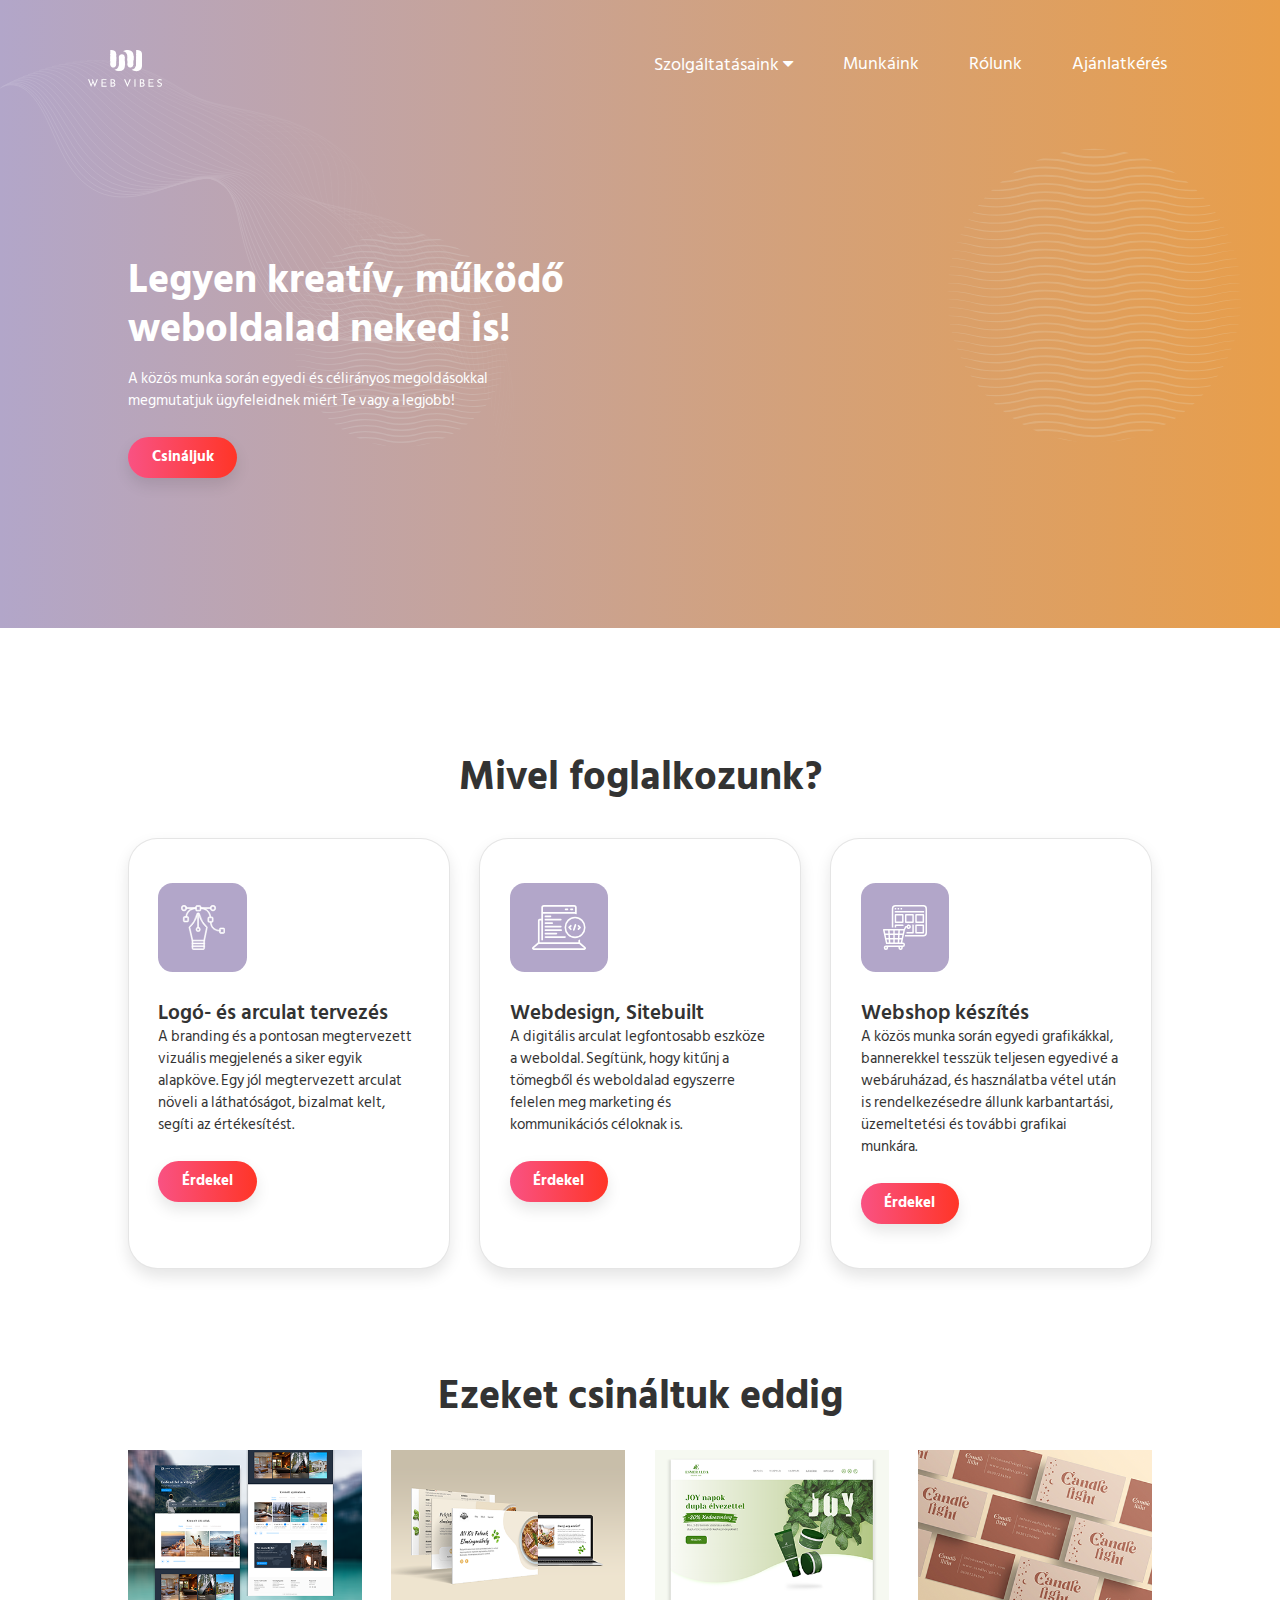
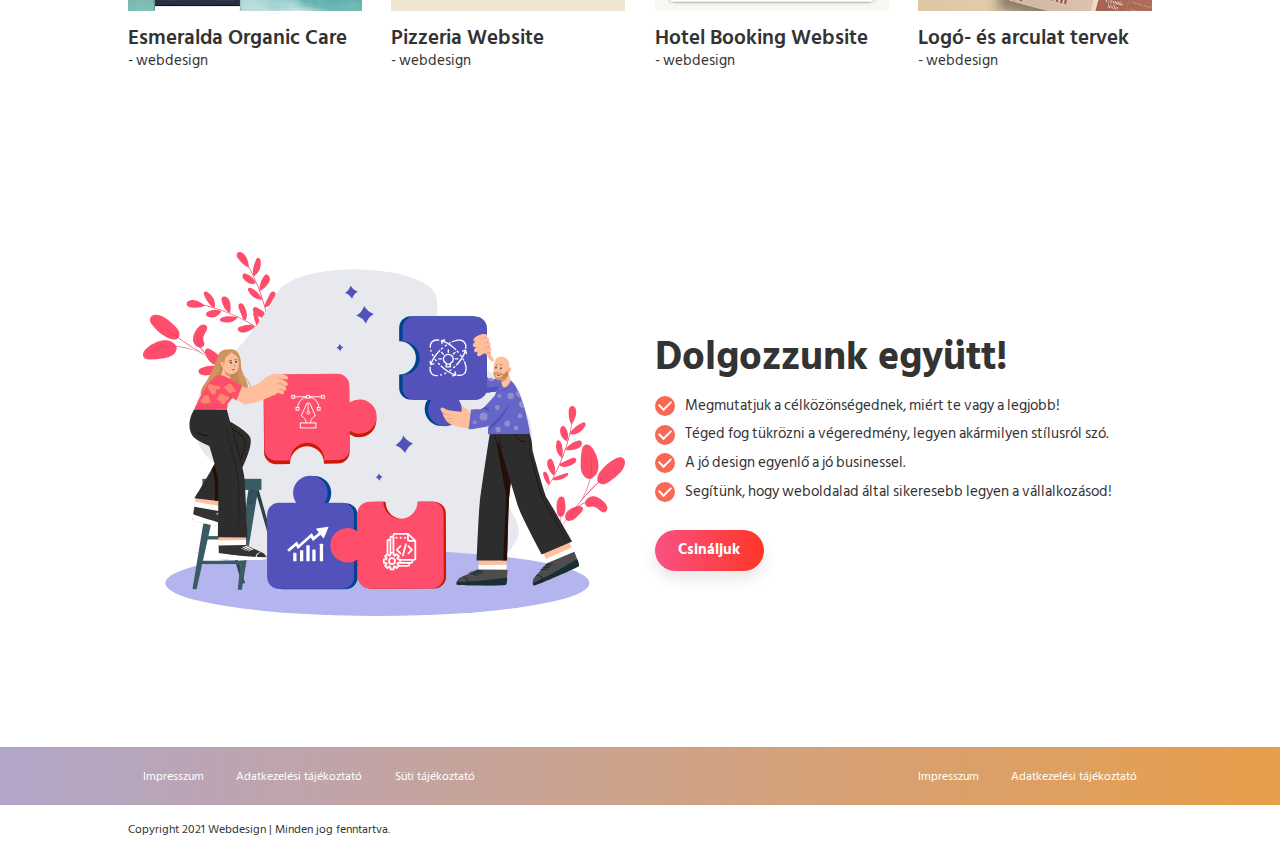
==== commit d3ab0c87: "design fixes" ====
--- a/index.html
+++ b/index.html
@@ -9,7 +9,7 @@
     <link rel="stylesheet" href="css/reset.css" />
     <link rel="stylesheet" href="css/typo.css" />
     <link rel="stylesheet" href="css/grid.css" />
-    <link rel="stylesheet" href="css/styleproba.css" />
+    <link rel="stylesheet" href="css/style.css" />
     <link rel="stylesheet" href="css/main.css" />
     <link rel="icon" type="image/x-icon" href="img/favicon.png" />
     <link href="https://fonts.googleapis.com/css2?family=Hind+Siliguri:wght@400;600;700&display=swap" rel="stylesheet" />
@@ -18,7 +18,7 @@
   <body>
     <header class="header">
       <div class="logo">
-        <a href="./index.html"><img src="img/logotervuj.svg" alt="" /></a>
+        <a href="./index.html"><img src="img/whitelogo.svg" alt="" /></a>
       </div>
       <div class="navigation">
         <input type="checkbox" class="toggle-menu" />
@@ -59,22 +59,20 @@
       <section id="hero">
         <div class="content-box">
           <div class="hero-text">
-            <h1>Sed ut perspiciatis unde perspiciatis</h1>
-            <p>
-              Lorem ipsum dolor sit amet, consectetur adipiscing elit, sed do eiusmod tempor incididunt ut labore et dolore magna aliqua. Ut
-              enim ad minim veniam, quis nostrud exercitation ullamco laboris nisi ut aliquip
-            </p>
-            <div id="menu-button">
-              <a class="button" href="/"> Csináljuk! </a>
-            </div>
+            <h1>Legyen kreatív, működő weboldalad neked is!</h1>
+            <p>A közös munka során egyedi és célirányos megoldásokkal megmutatjuk ügyfeleidnek miért <span>Te</span> vagy a legjobb!</p>
+
+            <a class="button" href="/"> Csináljuk </a>
           </div>
         </div>
-        <img src="img/bannerlaptop.png" alt="" class="logo" />
+        <img src="img/bannerlaptop.png" alt="" class="laptop" />
+        <img src="img/hullamok.svg" alt="" class="hullam" />
+        <img src="img/kor.svg" alt="" class="kor" />
       </section>
 
       <section id="services">
+        <h2>Mivel foglalkozunk?</h2>
         <div class="content-box">
-          <h2>Mivel foglalkozunk?</h2>
           <div class="column-3">
             <div class="box">
               <img src="img/arculattervezes.svg" alt="" />
@@ -108,8 +106,8 @@
       </section>
 
       <section id="portfolio">
+        <h2>Ezeket csináltuk eddig</h2>
         <div class="content-box">
-          <h2>Ezeket csináltuk eddig</h2>
           <div class="column-4">
             <div>
               <img src="img/portfolio1.png" alt="" />
@@ -136,22 +134,20 @@
       </section>
 
       <section id="how-we-work">
-        <div class="content-box">
-          <div class="row">
-            <div class="col-1-2">
-              <img src="img/kapcsolat2.svg" alt="" class="mi" />
-            </div>
-            <div class="col-1-2 text">
-              <h2>Dolgozzunk együtt!</h2>
+        <div class="row content-box how-we-work-reverse">
+          <div class="col-1-2">
+            <img src="img/kapcsolat22.svg" alt="" class="mi" />
+          </div>
+          <div class="col-1-2 text">
+            <h2>Dolgozzunk együtt!</h2>
 
-              <ul>
-                <li>Megmutatjuk a célközönségednek, miért te vagy a legjobb!</li>
-                <li>Téged fog tükrözni a végeredmény, legyen akármilyen stílusról szó.</li>
-                <li>A jó design egyenlő a jó businessel.</li>
-                <li>Segítünk, hogy weboldalad által sikeresebb legyen a vállalkozásod!</li>
-              </ul>
-              <a class="button" href="/"> Csináljuk! </a>
-            </div>
+            <ul>
+              <li>Megmutatjuk a célközönségednek, miért te vagy a legjobb!</li>
+              <li>Téged fog tükrözni a végeredmény, legyen akármilyen stílusról szó.</li>
+              <li>A jó design egyenlő a jó businessel.</li>
+              <li>Segítünk, hogy weboldalad által sikeresebb legyen a vállalkozásod!</li>
+            </ul>
+            <a class="button" href="/"> Csináljuk </a>
           </div>
         </div>
       </section>
--- a/css/style.css
+++ b/css/style.css
@@ -0,0 +1,1458 @@
+@media screen and (min-width: 1280px) {
+  html {
+    font-size: 1.15vw;
+  }
+}
+@media screen and (max-width: 1279px) {
+  html {
+    font-size: 18px;
+  }
+}
+@media screen and (max-width: 480px) {
+  html {
+    font-size: 16px;
+  }
+}
+body {
+  font-family: "Hind Siliguri", sans-serif;
+  color: #333;
+  background: #fff;
+}
+p {
+  margin-bottom: 0.7rem;
+  line-height: 1.5;
+}
+h1,
+h2,
+h3 {
+  line-height: 1.2;
+  /* margin-bottom: 10px; */
+}
+h1,
+h2 {
+  font-size: 2.75rem;
+  font-weight: bold;
+  margin-bottom: 1rem;
+}
+
+h3 {
+  font-size: 1.4rem;
+  font-weight: bold;
+  font-weight: 600;
+}
+a {
+  color: white;
+  text-decoration: none;
+}
+.button {
+  border: none;
+  background: linear-gradient(to right, #f95283, #ff3527);
+  color: white;
+  padding: 0.4rem 1.6rem;
+  padding-top: 0.5rem;
+  border-radius: 50px;
+  box-shadow: 0 0.5rem 1rem rgba(0, 0, 0, 0.1);
+  transition: all 0.3s linear;
+  text-decoration: none;
+  font-weight: bold;
+  display: inline-block;
+  margin: 0;
+  padding: 0.8rem 1.6rem;
+}
+.button:hover {
+  border: 1px solid #f96755;
+  background: white;
+  color: #f96755;
+}
+section {
+  margin-bottom: 4vw;
+}
+
+#hero {
+  background-size: auto 50%;
+  padding: 10vw 0;
+  position: relative;
+  background: linear-gradient(to right, #b2a6c9, #e89e4a);
+}
+#hero2 {
+  background-size: auto 50%;
+  padding: 11.2vw 0;
+  position: relative;
+  background: linear-gradient(to right, #b2a6c9, #e89e4a);
+}
+#hero3 {
+  background-size: auto 50%;
+  padding: 12.5vw 0;
+  position: relative;
+  background: linear-gradient(to right, #b2a6c9, #e89e4a);
+}
+#hero4 {
+  background-size: auto 50%;
+  padding: 13vw 0;
+  position: relative;
+  background: linear-gradient(to right, #b2a6c9, #e89e4a);
+}
+
+.laptop {
+  position: absolute;
+  bottom: 0;
+  right: 5%;
+  width: auto;
+  height: 85%;
+  z-index: 1;
+}
+.logolatvany {
+  position: absolute;
+  bottom: 5%;
+  right: 5%;
+  width: auto;
+  height: 85%;
+  z-index: 1;
+}
+.pizzalatvany {
+  position: absolute;
+  bottom: 5%;
+  right: 0;
+  width: auto;
+  height: 85%;
+}
+.webkep {
+  position: absolute;
+  bottom: 5%;
+  right: 5%;
+  width: auto;
+  height: 85%;
+}
+
+.hullam {
+  position: absolute;
+  opacity: 15%;
+  bottom: 2rem;
+  width: 40rem;
+}
+.kor {
+  position: absolute;
+  opacity: 15%;
+  bottom: 12rem;
+  right: 3%;
+  width: 20rem;
+}
+.hullamarculat {
+  position: absolute;
+  opacity: 15%;
+  bottom: -1rem;
+  width: 40rem;
+}
+.hullamdesign {
+  position: absolute;
+  opacity: 15%;
+  bottom: -3rem;
+  width: 40rem;
+}
+.korarculat {
+  position: absolute;
+  opacity: 15%;
+  bottom: 11rem;
+  right: 3%;
+  width: 20rem;
+}
+.kordesign {
+  position: absolute;
+  opacity: 15%;
+  bottom: 11rem;
+  right: 3%;
+  width: 20rem;
+}
+.kereso {
+  position: absolute;
+  bottom: 22rem;
+  right: 35%;
+  width: 5rem;
+}
+.kosar {
+  position: absolute;
+  bottom: 27rem;
+  right: 10%;
+  width: 5rem;
+}
+
+.hero-text {
+  padding-bottom: 1.5rem;
+  max-width: 30rem;
+  color: white;
+}
+
+#services h2 {
+  text-align: center;
+  padding-top: 5rem;
+}
+#services h3 {
+  padding-top: 1rem;
+}
+#services p {
+  padding-bottom: 1rem;
+}
+.box {
+  align-items: left;
+  background: #fff;
+  border-radius: 0.5rem;
+  border: 0.1rem solid rgba(0, 0, 0, 0.1);
+  box-shadow: 0 0.5rem 1rem rgba(0, 0, 0, 0.1);
+  margin: 1.5rem;
+  padding: 3rem 2rem;
+  border-radius: 2rem;
+}
+#portfolio h2 {
+  padding-bottom: 1rem;
+  text-align: center;
+}
+#portfolio img {
+  margin-bottom: 1rem;
+}
+#services img {
+  height: 6rem;
+  background-color: #b2a6c9;
+  padding: 1.5rem;
+  border-radius: 1rem;
+  align-items: left;
+  margin-bottom: 1rem;
+}
+#how-we-work ul,
+#how-we-work2 ul {
+  overflow: hidden;
+  margin: 0 0 20px 0;
+}
+
+#how-we-work ul li,
+#how-we-work2 ul li {
+  margin-bottom: 8px;
+  line-height: 1.4;
+  position: relative;
+  padding-left: 30px;
+}
+#how-we-work ul li:before {
+  content: "";
+  width: 20px;
+  height: 20px;
+  display: block;
+  border-radius: 50%;
+  background: #f96755;
+  position: absolute;
+  left: 0;
+  top: 50%;
+  margin-top: -10px;
+}
+#how-we-work ul li:after {
+  content: "";
+  width: 8px;
+  height: 12px;
+  display: block;
+  position: absolute;
+  left: 6px;
+  top: 50%;
+  margin-top: -8px;
+  border-bottom: solid 2px white;
+  border-right: solid 2px white;
+  transform: rotate(45deg);
+}
+#kapcsolat {
+  padding-top: 8rem;
+}
+#how-we-work2 h2 {
+  padding-bottom: 1rem;
+}
+.text {
+  margin-top: 5rem;
+  margin-bottom: 1rem;
+}
+footer {
+  background: linear-gradient(to right, #b2a6c9, #e89e4a);
+  padding: 1.5rem 0;
+  font-size: smaller;
+  color: white;
+  display: flex;
+  justify-content: space-between;
+  align-items: center;
+}
+
+#foot-info li,
+#foot-contact li {
+  display: inline-block;
+  margin: 0 1rem;
+}
+#foot-info li a {
+  color: inherit;
+}
+#copyright {
+  padding: 1rem 0;
+  font-size: smaller;
+  text-align: center;
+}
+img {
+  display: block;
+  margin-bottom: 0.4rem;
+  height: auto;
+}
+.content-box {
+  width: 80%;
+  margin: 0 auto;
+  display: flex;
+  justify-content: space-between;
+  align-items: center;
+}
+#how-we-work,
+#how-we-work2,
+.laptop,
+.logolatvany,
+.pizzalatvany,
+.webkep,
+#services,
+#portfolio {
+  padding-bottom: 3rem;
+}
+#hero p,
+#hero2 p,
+#hero3 p,
+#hero4 p,
+#how-we-work2 p {
+  padding-bottom: 1rem;
+}
+
+#how-we-work2 h2 {
+  padding-bottom: 0;
+}
+
+#how-we-work2 img {
+  width: 90%;
+}
+.container {
+  position: relative;
+  display: flex;
+  justify-content: center;
+  width: 100%;
+  height: 100%;
+}
+.contact-box {
+  max-width: 850px;
+  display: grid;
+  justify-content: center;
+  align-items: center;
+}
+.field {
+  width: 100%;
+  padding: 0.5rem 1rem;
+  outline: none;
+  border: 2px solid rgba(0, 0, 0, 0.1);
+  background-color: rgba(230, 230, 230, 0.6);
+  font-size: 0.9rem;
+  color: #828282;
+  margin-bottom: 22px;
+  transition: 0.3s;
+  border-radius: 20px;
+}
+.field:hover {
+  background-color: rgba(0, 0, 0, 0.1);
+}
+.field:focus {
+  background-color: #fff;
+  border: 1px solid gray;
+}
+.area {
+  min-height: 150px;
+}
+.input_field .check {
+  width: 15px;
+  height: 15px;
+  position: relative;
+  display: block;
+  cursor: pointer;
+}
+.input_field .check input[type="checkbox"] {
+  position: absolute;
+  top: 0;
+  left: 0;
+  opacity: 0;
+}
+.input_field {
+  display: flex;
+}
+.input_field .check .checkmark {
+  width: 20px;
+  height: 20px;
+  border: 1px solid grey;
+  display: block;
+  position: relative;
+  border-radius: 5px;
+}
+.input_field .check .checkmark:before {
+  content: "";
+  position: absolute;
+  top: 2px;
+  left: 4px;
+  width: 10px;
+  height: 7px;
+  border: 2px solid;
+  border-color: transparent transparent #fff #fff;
+  transform: rotate(-45deg);
+  display: none;
+}
+.input_field .check input[type="checkbox"]:checked ~ .checkmark {
+  background: #f96755;
+}
+.input_field .check input[type="checkbox"]:checked ~ .checkmark:before {
+  display: block;
+}
+.input_field p {
+  margin-left: 1rem;
+}
+.hotel {
+  margin: 0 auto;
+  width: 80%;
+  box-shadow: 0 0.5rem 1rem rgba(0, 0, 0, 0.2);
+  margin-bottom: 5rem;
+}
+.munkaink {
+  margin: 0 auto;
+  width: 80%;
+  box-shadow: 0 0.5rem 1rem rgba(0, 0, 0, 0.2);
+  margin-bottom: 2rem;
+}
+header {
+  padding-bottom: 1rem;
+}
+
+#webshop h1 {
+  padding-top: 5rem;
+}
+.hullamweb {
+  position: absolute;
+  opacity: 15%;
+  bottom: -4rem;
+  width: 40rem;
+}
+.korweb {
+  position: absolute;
+  opacity: 15%;
+  bottom: 9rem;
+  right: 3%;
+  width: 20rem;
+}
+
+@media screen and (max-width: 1280px) {
+  .hullamarculat {
+    position: absolute;
+    opacity: 15%;
+    bottom: -5rem;
+    width: 40rem;
+  }
+  .hullamdesign {
+    position: absolute;
+    opacity: 15%;
+    bottom: -8rem;
+    width: 40rem;
+  }
+  .korarculat {
+    position: absolute;
+    opacity: 15%;
+    bottom: 6rem;
+    right: 3%;
+    width: 20rem;
+  }
+  .kordesign {
+    position: absolute;
+    opacity: 15%;
+    bottom: 6rem;
+    right: 3%;
+    width: 20rem;
+  }
+  .kereso {
+    position: absolute;
+    bottom: 20rem;
+    right: 35%;
+    width: 6rem;
+  }
+  .kosar {
+    position: absolute;
+    bottom: 25rem;
+    right: 10%;
+    width: 5rem;
+  }
+
+  header {
+    padding-bottom: 1rem;
+  }
+
+  .shop {
+    padding-top: 2rem;
+    padding-bottom: 3rem;
+  }
+  #kapcsolat {
+    padding-top: 10rem;
+    padding-bottom: 3rem;
+  }
+  .logoarculat,
+  .mi {
+    padding-top: 5rem;
+    padding-bottom: 3rem;
+  }
+  .content-box {
+    width: 80%;
+  }
+  .laptop {
+    position: absolute;
+    height: auto;
+    width: 35rem;
+    padding-bottom: 3rem;
+    right: 0;
+  }
+  .logolatvany {
+    position: absolute;
+    height: auto;
+    width: 30rem;
+    padding-bottom: 3rem;
+  }
+  .pizzalatvany {
+    position: absolute;
+    height: auto;
+    width: 32rem;
+    bottom: 5%;
+  }
+  .webkep {
+    position: absolute;
+    height: auto;
+    width: 32rem;
+    bottom: 5%;
+    right: 0;
+  }
+
+  .hullam {
+    position: absolute;
+    opacity: 15%;
+    bottom: 2rem;
+    width: 35rem;
+  }
+  .kor {
+    position: absolute;
+    opacity: 15%;
+    bottom: 12rem;
+    right: 3%;
+    width: 20rem;
+  }
+  .hullamweb {
+    position: absolute;
+    opacity: 15%;
+    bottom: -4rem;
+    width: 40rem;
+  }
+  .korweb {
+    position: absolute;
+    opacity: 15%;
+    bottom: 9rem;
+    right: 3%;
+    width: 20rem;
+  }
+
+  #how-we-work2,
+  #how-we-work,
+  #services {
+    padding-bottom: 2rem;
+  }
+}
+@media screen and (max-width: 1199px) {
+  .hullamdesign {
+    position: absolute;
+    opacity: 15%;
+    bottom: 2rem;
+    width: 30rem;
+  }
+  .kordesign {
+    position: absolute;
+    opacity: 15%;
+    bottom: 9rem;
+    right: 3%;
+    width: 15rem;
+  }
+  .hullamarculat {
+    position: absolute;
+    opacity: 15%;
+    bottom: 3rem;
+    width: 30rem;
+  }
+  .korarculat {
+    position: absolute;
+    opacity: 15%;
+    bottom: 9rem;
+    right: 3%;
+    width: 15rem;
+  }
+  .kereso {
+    position: absolute;
+    bottom: 20rem;
+    right: 35%;
+    width: 4rem;
+  }
+  .kosar {
+    position: absolute;
+    bottom: 25rem;
+    right: 10%;
+    width: 4rem;
+  }
+  header {
+    padding-bottom: 1rem;
+  }
+
+  header .content-box {
+    flex-wrap: wrap;
+  }
+
+  #main-menu {
+    order: 3;
+    width: 100%;
+    margin-top: 1rem;
+    padding-top: 1rem;
+    border-top: solid 1px #ccc;
+    text-align: center;
+  }
+
+  .hero-text-design-webshop {
+    max-width: 25rem;
+  }
+
+  .laptop {
+    position: absolute;
+    height: auto;
+    width: 35rem;
+    padding-bottom: 3rem;
+    right: 0;
+  }
+  .logolatvany {
+    position: absolute;
+    height: auto;
+    width: 28rem;
+    right: 0;
+  }
+  .pizzalatvany {
+    position: absolute;
+    height: auto;
+    width: 30rem;
+    bottom: 20%;
+    right: 0;
+  }
+  .webkep {
+    position: absolute;
+    height: auto;
+    width: 30rem;
+    bottom: 5%;
+    right: 0;
+  }
+
+  .hullam {
+    position: absolute;
+    opacity: 15%;
+    bottom: 2rem;
+    width: 30rem;
+    bottom: 8rem;
+  }
+  .kor {
+    position: absolute;
+    opacity: 15%;
+    bottom: 12rem;
+    right: 3%;
+    width: 17rem;
+  }
+
+  footer .content-box {
+    display: block;
+    text-align: center;
+  }
+  #foot-info {
+    margin-bottom: 1rem;
+  }
+  .column-3 > div,
+  .column-4 > div {
+    width: calc(50% - 2rem);
+  }
+
+  #portfolio img {
+    width: 100%;
+  }
+  #portfolio h3 {
+    font-size: 1.3rem;
+  }
+  #kapcsolat {
+    padding-top: 12rem;
+    padding-bottom: 3rem;
+  }
+  .logoarculat {
+    padding-top: 6rem;
+    padding-bottom: 3rem;
+  }
+  .mi {
+    padding-top: 7rem;
+    padding-bottom: 3rem;
+  }
+  .shop {
+    padding-top: 3rem;
+    padding-bottom: 3rem;
+  }
+  #how-we-work,
+  #how-we-work2,
+  #services {
+    padding-bottom: 2rem;
+  }
+  #portfolio {
+    padding-bottom: 0;
+  }
+
+  .button {
+    padding: 0.8rem 1.6rem;
+  }
+  .hullamweb {
+    position: absolute;
+    opacity: 15%;
+    bottom: 2rem;
+    width: 30rem;
+  }
+  .korweb {
+    position: absolute;
+    opacity: 15%;
+    bottom: 5rem;
+    right: 3%;
+    width: 20rem;
+  }
+}
+
+@media screen and (max-width: 1073px) {
+  .hullamdesign {
+    position: absolute;
+    opacity: 15%;
+    bottom: 2rem;
+    width: 30rem;
+  }
+  .kordesign {
+    position: absolute;
+    opacity: 15%;
+    bottom: 9rem;
+    right: 3%;
+    width: 15rem;
+  }
+  .hullamarculat {
+    position: absolute;
+    opacity: 15%;
+    bottom: 3rem;
+    width: 30rem;
+  }
+  .korarculat {
+    position: absolute;
+    opacity: 15%;
+    bottom: 9rem;
+    right: 3%;
+    width: 15rem;
+  }
+  .hullam {
+    position: absolute;
+    opacity: 15%;
+    bottom: 2rem;
+    width: 30rem;
+    bottom: 8rem;
+  }
+  .kor {
+    position: absolute;
+    opacity: 15%;
+    bottom: 12rem;
+    right: 3%;
+    width: 17rem;
+  }
+  .laptop {
+    height: auto;
+    width: 32rem;
+    padding-bottom: 3rem;
+  }
+  .logolatvany {
+    height: auto;
+    width: 28rem;
+  }
+  .pizzalatvany {
+    height: auto;
+    width: 28rem;
+  }
+  .webkep {
+    height: auto;
+    width: 28rem;
+  }
+
+  p {
+    max-width: 80%;
+  }
+
+  header {
+    padding-bottom: 1rem;
+  }
+
+  .shop {
+    padding-top: 3rem;
+    padding-bottom: 3rem;
+  }
+}
+@media screen and (max-width: 990px) {
+  .hullamweb {
+    position: absolute;
+    opacity: 15%;
+    bottom: 6rem;
+    width: 30rem;
+  }
+  .korweb {
+    position: absolute;
+    opacity: 15%;
+    bottom: 5rem;
+    right: 3%;
+    width: 15rem;
+  }
+  .hullamdesign {
+    position: absolute;
+    opacity: 15%;
+    bottom: 7rem;
+    width: 30rem;
+  }
+  .kordesign {
+    position: absolute;
+    opacity: 15%;
+    bottom: 5rem;
+    right: 3%;
+    width: 12rem;
+  }
+  .hullamarculat {
+    position: absolute;
+    opacity: 15%;
+    bottom: 6rem;
+    width: 29rem;
+  }
+  .korarculat {
+    position: absolute;
+    opacity: 15%;
+    bottom: 7rem;
+    right: 3%;
+    width: 13rem;
+  }
+  .kereso {
+    position: absolute;
+    bottom: 13rem;
+    right: 62%;
+    width: 4rem;
+  }
+  .kosar {
+    position: absolute;
+    bottom: 18rem;
+    right: 29%;
+    width: 4rem;
+  }
+  .hullam {
+    position: absolute;
+    opacity: 15%;
+
+    width: 30rem;
+    bottom: 12rem;
+  }
+  .kor {
+    position: absolute;
+    opacity: 15%;
+    bottom: 10rem;
+    right: 3%;
+    width: 14rem;
+  }
+  #webshop p {
+    padding-bottom: 4rem;
+  }
+  #webshop img {
+    position: absolute;
+    bottom: -0%;
+    right: 20%;
+    width: auto;
+    height: 80%;
+
+    background-size: 90%;
+    display: flex;
+    padding-bottom: 2rem;
+  }
+  p {
+    max-width: 100%;
+  }
+
+  .mi {
+    padding-top: 2rem;
+  }
+  .laptop {
+    height: auto;
+    width: 27rem;
+    right: 50%;
+    margin-right: -13rem;
+    bottom: -2rem;
+  }
+  .logolatvany {
+    height: auto;
+    width: 27rem;
+    margin-top: 0;
+    padding-bottom: 0;
+    bottom: 1rem;
+    right: 50%;
+    margin-right: -13rem;
+  }
+  .pizzalatvany {
+    height: auto;
+    width: 27rem;
+    margin-top: 0;
+    padding-bottom: 0;
+    bottom: 1rem;
+    right: 50%;
+    margin-right: -13rem;
+  }
+  .webkep {
+    height: auto;
+    width: 27rem;
+    margin-top: 0;
+    padding-bottom: 0;
+    bottom: 1rem;
+    right: 50%;
+    margin-right: -13rem;
+  }
+  .hero-text {
+    padding-bottom: 0;
+  }
+  section {
+    margin-bottom: 0;
+  }
+  header {
+    padding-bottom: 1rem;
+  }
+  #kapcsolat {
+    padding-top: 3rem;
+    padding-bottom: 3rem;
+  }
+  #hero,
+  #hero2,
+  #hero3,
+  #hero4 {
+    padding: 2rem 0 20rem 0;
+  }
+  .hero-text {
+    max-width: 80%;
+  }
+
+  #foot-info li,
+  #foot-contact li {
+    display: block;
+    margin-bottom: 0.5rem;
+  }
+
+  #portfolio,
+  #how-we-work,
+  #how-we-work2,
+  .laptop,
+  #services {
+    padding-bottom: 2rem;
+  }
+  .text {
+    margin-top: 2rem;
+    margin-bottom: 1rem;
+  }
+  #services h3 {
+    padding-top: 1rem;
+  }
+  #services .button {
+    margin-top: 1rem;
+  }
+  #portfolio h2 {
+    text-align: center;
+  }
+  #services h2 {
+    text-align: center;
+  }
+
+  h1 {
+    font-size: 3rem;
+  }
+  h2 {
+    font-size: 2.3rem;
+  }
+
+  .button {
+    padding: 0.8rem 1.6rem;
+  }
+  #services p {
+    padding-bottom: 0;
+  }
+  .col-1-2 {
+    width: calc(100% - 2rem);
+  }
+  .field {
+    padding: 1rem 1rem;
+    font-size: 1rem;
+  }
+  .how-we-work-reverse {
+    flex-direction: column-reverse;
+  }
+}
+@media screen and (max-width: 768px) {
+  .hullamweb {
+    position: absolute;
+    opacity: 15%;
+    bottom: 8rem;
+    width: 30rem;
+  }
+  .korweb {
+    position: absolute;
+    opacity: 15%;
+    bottom: 4rem;
+    right: 3%;
+    width: 12rem;
+  }
+  .hullamdesign {
+    position: absolute;
+    opacity: 15%;
+    bottom: 14rem;
+    width: 25rem;
+  }
+  .kordesign {
+    position: absolute;
+    opacity: 15%;
+    bottom: 5rem;
+    right: 3%;
+    width: 12rem;
+  }
+  .hullamarculat {
+    position: absolute;
+    opacity: 15%;
+    bottom: 9rem;
+    width: 29rem;
+  }
+  .korarculat {
+    position: absolute;
+    opacity: 15%;
+    bottom: 5rem;
+    right: 3%;
+    width: 13rem;
+  }
+  .kereso {
+    position: absolute;
+    bottom: 13rem;
+    right: 62%;
+    width: 4rem;
+  }
+  .kosar {
+    position: absolute;
+    bottom: 17rem;
+    right: 29%;
+    width: 4rem;
+  }
+  .logoarculat {
+    padding-top: 0;
+  }
+  .logolatvany {
+    right: 50%;
+    height: auto;
+    width: 27rem;
+    margin-top: 0;
+    padding-bottom: 0;
+    bottom: -1rem;
+  }
+  .webkep {
+    right: 50%;
+    height: auto;
+    width: 27rem;
+    margin-top: 0;
+    padding-bottom: 0;
+    bottom: -1rem;
+  }
+  #hero4 p {
+    padding-bottom: 3rem;
+  }
+  #hero2 p {
+    padding-bottom: 3rem;
+  }
+  .pizzalatvany {
+    right: 50%;
+    height: auto;
+    width: 27rem;
+    margin-top: 0;
+    padding-bottom: 0;
+    bottom: -1rem;
+  }
+  .hero-text {
+    padding-bottom: 0;
+  }
+  section {
+    margin-bottom: 0;
+  }
+  header {
+    padding-bottom: 1rem;
+  }
+  #hero,
+  #hero2,
+  #hero3,
+  #hero4 {
+    padding: 2rem 0 20rem 0;
+  }
+  .hero-text {
+    max-width: initial;
+  }
+  .column-4 > div {
+    width: calc(100% - 2rem);
+  }
+  h1 {
+    font-size: 3rem;
+  }
+  h2 {
+    font-size: 2.3rem;
+  }
+
+  .laptop {
+    right: 50%;
+    bottom: -2rem;
+    height: auto;
+    width: 27rem;
+    background: radial-gradient(350px, #f08f538c, transparent 50%);
+  }
+  .column-3 > div {
+    width: calc(100% - 2rem);
+  }
+  #portfolio h3 {
+    font-size: 1.2rem;
+  }
+
+  #how-we-work,
+  .laptop,
+  .logolatvany,
+  .pizzalatvany,
+  .webkep,
+  #services {
+    padding-bottom: 3rem;
+  }
+  .text {
+    margin-top: 2rem;
+    margin-bottom: 1rem;
+  }
+  #services h3 {
+    padding-top: 1rem;
+  }
+  #services .button {
+    margin-top: 1rem;
+  }
+  #portfolio h2 {
+    text-align: center;
+  }
+
+  #how-we-work2 {
+    padding-top: 2rem;
+  }
+
+  .contact-box {
+    padding-bottom: 3rem;
+  }
+  .field {
+    padding: 1rem 1rem;
+    font-size: 1rem;
+  }
+  .button {
+    padding: 0.8rem 1.6rem;
+  }
+  #services p {
+    padding-bottom: 0;
+  }
+  #portfolio img {
+    width: 100%;
+  }
+  #kapcsolat {
+    padding-top: 1rem;
+  }
+}
+@media screen and (max-width: 647px) {
+  .hullamweb {
+    position: absolute;
+    opacity: 15%;
+    bottom: 10rem;
+    width: 30rem;
+  }
+  .korweb {
+    position: absolute;
+    opacity: 15%;
+    bottom: 4rem;
+    right: 3%;
+    width: 12rem;
+  }
+  .hullamarculat {
+    position: absolute;
+    opacity: 15%;
+    bottom: 15rem;
+    width: 29rem;
+  }
+  .korarculat {
+    position: absolute;
+    opacity: 15%;
+    bottom: 5rem;
+    right: 3%;
+    width: 13rem;
+  }
+  .kereso {
+    position: absolute;
+    bottom: 12rem;
+    right: 63%;
+    width: 3rem;
+  }
+  .kosar {
+    position: absolute;
+    bottom: 17rem;
+    right: 29%;
+    width: 3rem;
+  }
+  .laptop {
+    right: 50%;
+    bottom: -3rem;
+    height: auto;
+    width: 27rem;
+    background: radial-gradient(350px, #f08f538c, transparent 50%);
+  }
+  .hullam {
+    position: absolute;
+    opacity: 15%;
+
+    width: 24rem;
+    bottom: 20rem;
+  }
+  .kor {
+    position: absolute;
+    opacity: 15%;
+    bottom: 10rem;
+    right: 3%;
+    width: 14rem;
+  }
+}
+@media screen and (max-width: 500px) {
+  .hullamweb {
+    position: absolute;
+    opacity: 15%;
+    bottom: 13rem;
+    width: 30rem;
+  }
+  .korweb {
+    position: absolute;
+    opacity: 15%;
+    bottom: 4rem;
+    right: 3%;
+    width: 12rem;
+  }
+  .kereso {
+    position: absolute;
+    bottom: 12rem;
+    right: 62%;
+    width: 3rem;
+  }
+  .kosar {
+    position: absolute;
+    bottom: 17rem;
+    right: 29%;
+    width: 3rem;
+  }
+  .logolatvany {
+    right: 50%;
+    height: auto;
+    width: 27rem;
+    margin-top: 0;
+    padding-bottom: 0;
+    bottom: 3rem;
+  }
+  .pizzalatvany {
+    right: 50%;
+    height: auto;
+    width: 27rem;
+    margin-top: 0;
+    padding-bottom: 0;
+    bottom: 3rem;
+  }
+  .webkep {
+    right: 50%;
+    height: auto;
+    width: 27rem;
+    margin-top: 2rem;
+    padding-bottom: 0;
+    bottom: 1rem;
+  }
+  .hero-text {
+    padding-bottom: 0;
+  }
+  section {
+    margin-bottom: 0;
+  }
+  header {
+    padding-bottom: 1rem;
+  }
+  #logo {
+    max-width: initial;
+    width: 20%;
+    margin: 0 auto 1rem auto;
+  }
+  #tel {
+    margin: 0 auto;
+  }
+  #main-menu li {
+    display: block;
+    margin-bottom: 0.5rem;
+  }
+  #main-menu li:last-of-type {
+    margin-bottom: 0;
+  }
+  h1 {
+    font-size: 2rem;
+  }
+  h2 {
+    font-size: 2rem;
+  }
+  #portfolio p {
+    padding-bottom: 2rem;
+  }
+
+  #how-we-work,
+  .laptop,
+  #services {
+    padding-bottom: 3rem;
+  }
+  .text {
+    margin-top: 2rem;
+    margin-bottom: 1rem;
+  }
+  #services h3 {
+    padding-top: 1rem;
+  }
+  #services .button {
+    margin-top: 1rem;
+  }
+  #portfolio h2 {
+    text-align: center;
+  }
+  #portfolio img {
+    width: 100%;
+  }
+  .mi {
+    padding-top: 0;
+  }
+  #hero p,
+  #hero2 p {
+    padding-bottom: 1rem;
+  }
+  #hero3 p {
+    padding-bottom: 0;
+  }
+  #hero4 p {
+    padding-bottom: 2rem;
+  }
+
+  .button {
+    padding: 0.8rem 1.6rem;
+  }
+  #services p {
+    padding-bottom: 0;
+  }
+  .laptop {
+    right: 50%;
+    bottom: -3rem;
+    height: auto;
+    width: 27rem;
+    background: radial-gradient(300px, #f08f538c, transparent 50%);
+  }
+  .hullam {
+    position: absolute;
+    opacity: 15%;
+
+    width: 24rem;
+    bottom: 18rem;
+  }
+  .kor {
+    position: absolute;
+    opacity: 15%;
+    bottom: 4rem;
+    right: 3%;
+    width: 14rem;
+  }
+}
+@media screen and (max-width: 380px) {
+  .hullamweb {
+    position: absolute;
+    opacity: 15%;
+    bottom: 16rem;
+    width: 30rem;
+  }
+  .korweb {
+    position: absolute;
+    opacity: 15%;
+    bottom: 4rem;
+    right: 3%;
+    width: 12rem;
+  }
+  .kereso {
+    position: absolute;
+    bottom: 11rem;
+    right: 64%;
+    width: 3rem;
+  }
+  .kosar {
+    position: absolute;
+    bottom: 16rem;
+    right: 21%;
+    width: 3rem;
+  }
+  .hullam {
+    position: absolute;
+    opacity: 15%;
+
+    width: 24rem;
+    bottom: 22rem;
+  }
+  .kor {
+    position: absolute;
+    opacity: 15%;
+    bottom: 4rem;
+    right: 3%;
+    width: 14rem;
+  }
+
+  .laptop {
+    right: 50%;
+    height: auto;
+    bottom: -1rem;
+    width: 27rem;
+    background: radial-gradient(250px, #f08f538c, transparent 50%);
+  }
+
+  .logolatvany {
+    right: 50%;
+    height: auto;
+    width: 27rem;
+    margin-top: 0;
+    padding-bottom: 0;
+    bottom: 5rem;
+  }
+  .pizzalatvany {
+    right: 50%;
+    height: auto;
+    width: 27rem;
+    margin-top: 0;
+    padding-bottom: 0;
+    bottom: 5rem;
+  }
+  .webkep {
+    right: 50%;
+    height: auto;
+    width: 27rem;
+    margin-top: 0;
+    padding-bottom: 0;
+    bottom: 5rem;
+  }
+  .hero-text {
+    padding-bottom: 0;
+  }
+  section {
+    margin-bottom: 0;
+  }
+  header {
+    padding-bottom: 1rem;
+  }
+}
--- a/css/main.css
+++ b/css/main.css
@@ -1,12 +1,84 @@
 .header {
   position: relative;
-  width: 80%;
+  width: 100%;
   display: flex;
   justify-content: space-between;
   align-items: center;
   transition: 0.3s;
-  margin: 0 auto;
+  padding-left: 8.5rem;
+  padding-right: 8.5rem;
   padding-top: 1rem;
+  background: linear-gradient(to right, #b2a6c9, #e89e4a);
+}
+@media screen and (max-width: 1280px) {
+  .header {
+    position: relative;
+    width: 100%;
+    display: flex;
+    justify-content: space-between;
+    align-items: center;
+    transition: 0.3s;
+    padding-left: 6rem;
+    padding-right: 6rem;
+    padding-top: 1rem;
+    background: linear-gradient(to right, #b2a6c9, #e89e4a);
+  }
+}
+@media screen and (max-width: 1280px) {
+  .header {
+    position: relative;
+    width: 100%;
+    display: flex;
+    justify-content: space-between;
+    align-items: center;
+    transition: 0.3s;
+    padding-left: 6rem;
+    padding-right: 6rem;
+    padding-top: 1rem;
+    background: linear-gradient(to right, #b2a6c9, #e89e4a);
+  }
+}
+@media screen and (max-width: 900px) {
+  .header {
+    position: relative;
+    width: 100%;
+    display: flex;
+    justify-content: space-between;
+    align-items: center;
+    transition: 0.3s;
+    padding-left: 5rem;
+    padding-right: 5rem;
+    padding-top: 1rem;
+    background: linear-gradient(to right, #b2a6c9, #e89e4a);
+  }
+}
+@media screen and (max-width:768px) {
+  .header {
+    position: relative;
+    width: 100%;
+    display: flex;
+    justify-content: space-between;
+    align-items: center;
+    transition: 0.3s;
+    padding-left: 3.5rem;
+    padding-right: 3.5rem;
+    padding-top: 1rem;
+    background: linear-gradient(to right, #b2a6c9, #e89e4a);
+  }
+}
+@media screen and (max-width:552px) {
+  .header {
+    position: relative;
+    width: 100%;
+    display: flex;
+    justify-content: space-between;
+    align-items: center;
+    transition: 0.3s;
+    padding-left: 3rem;
+    padding-right: 3rem;
+    padding-top: 1rem;
+    background: linear-gradient(to right, #b2a6c9, #e89e4a);
+  }
 }
 .logo a {
   display: block;
@@ -56,7 +128,7 @@
   position: relative;
   width: 30px;
   height: 4px;
-  background: black;
+  background: white;
   border-radius: 10px;
   cursor: pointer;
   z-index: 2;
@@ -68,7 +140,7 @@
   position: absolute;
   height: 4px;
   right: 0;
-  background: black;
+  background: white;
   transition: 0.3s;
   border-radius: 10px;
 }
@@ -84,7 +156,7 @@
   position: absolute;
   width: 30px;
   height: 100%;
-  z-index: 3;
+ 
   cursor: pointer;
   opacity: 0;
 }
@@ -127,7 +199,7 @@
 .dropdown-container {
   display: none;
   position: absolute;
-  background-color: #f9f9f9;
+  background-color: white;
   min-width: 160px;
   box-shadow: 0px 8px 16px 0px rgba(0, 0, 0, 0.2);
   z-index: 1;
@@ -159,6 +231,7 @@
   .hamburger,
   .toggle-menu {
     display: block;
+    z-index:3;
   }
   .header {
     padding-top: 1rem;
@@ -170,10 +243,11 @@
     position: fixed;
     top: 0;
     right: -300px;
-    background: white;
+    background: #b2a6c9;
     width: 300px;
     height: 100%;
     padding-top: 65px;
+    z-index:2;
   }
 
   .dropdown {
@@ -216,7 +290,7 @@
     padding: 20px 12.5px;
     text-decoration: none;
     font-size: 20px;
-    color: #818181;
+    color: white;
     display: block;
     border: none;
     background: none;
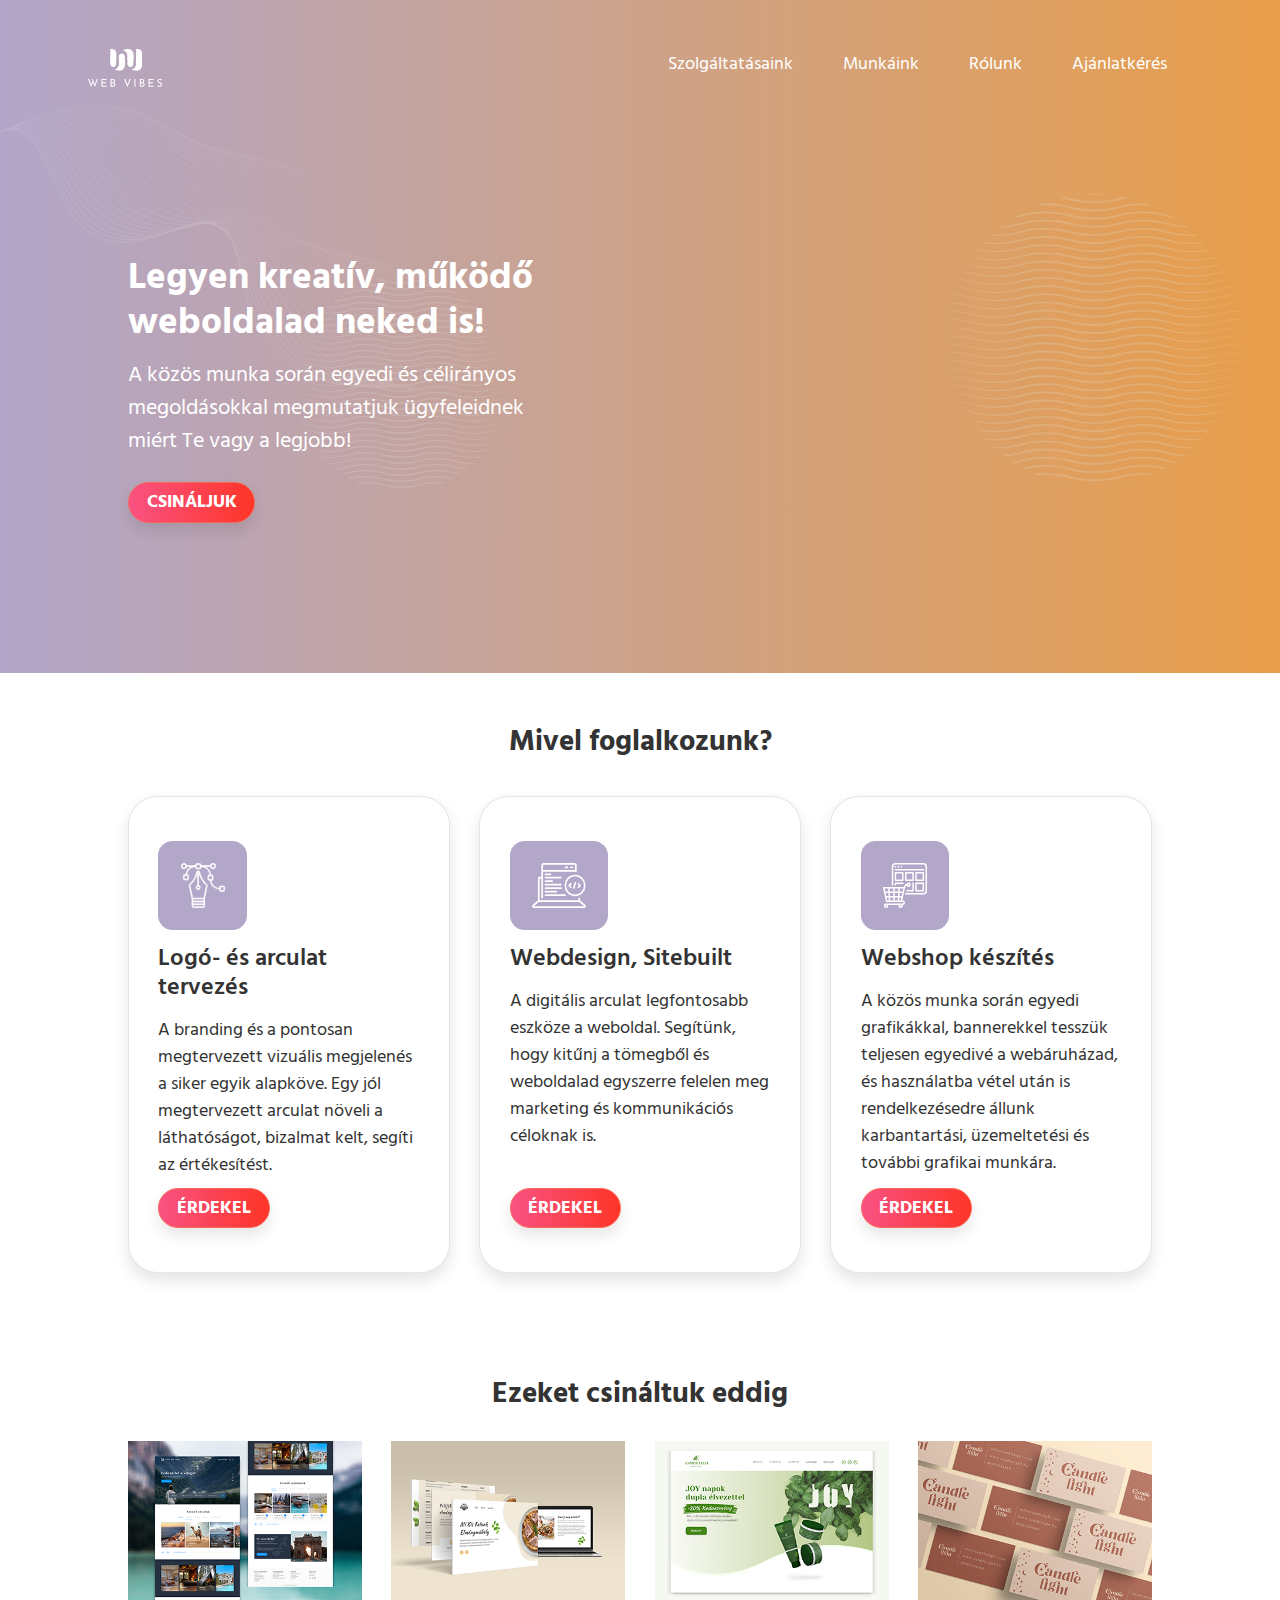
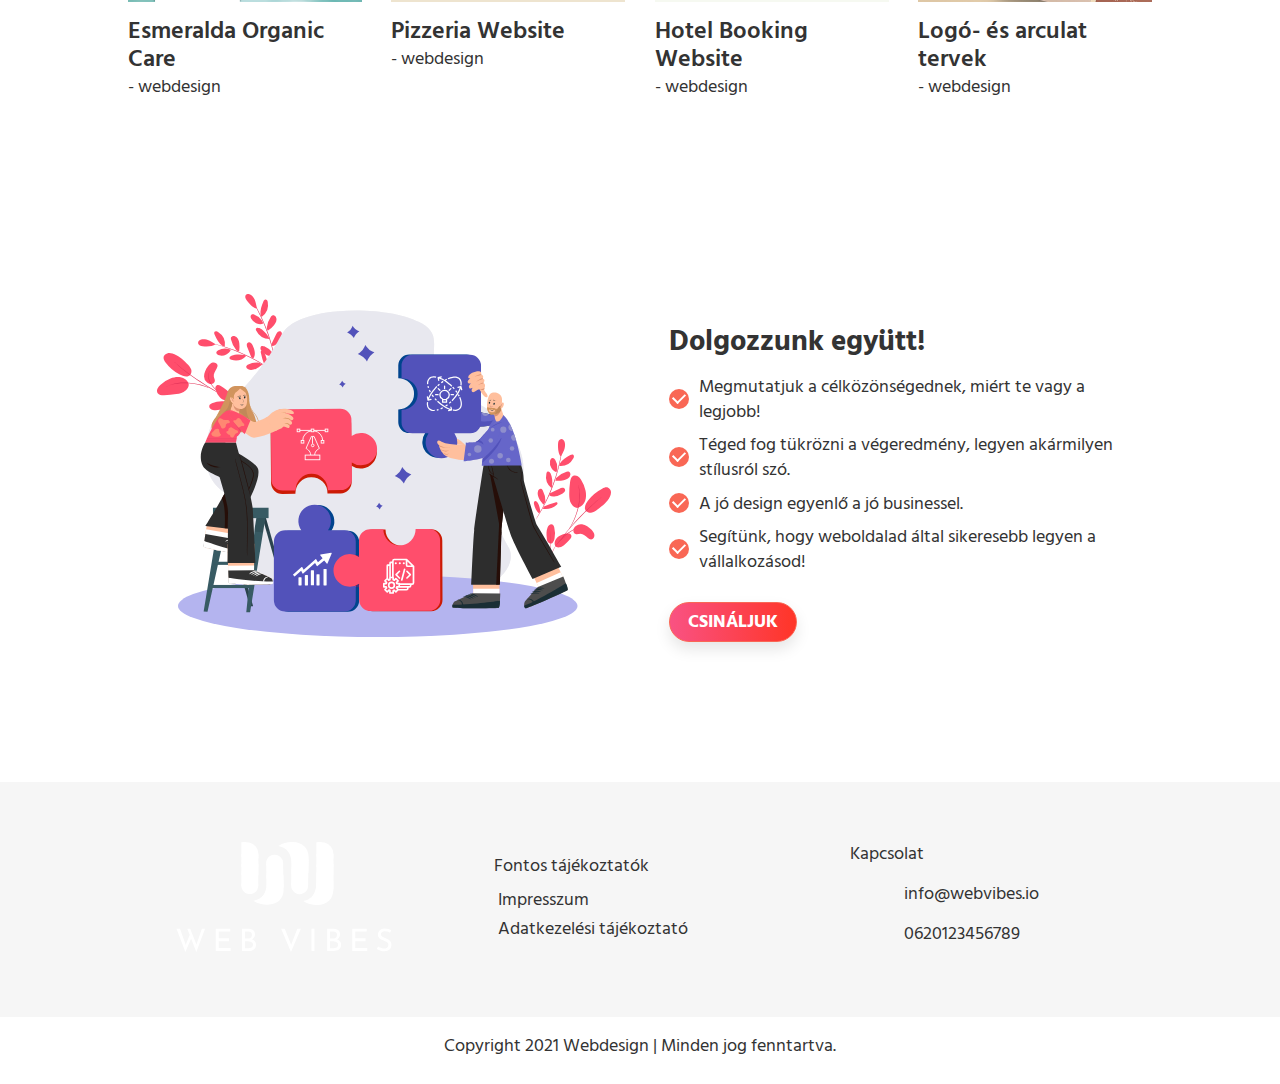
==== commit 071acfde: "small changes" ====
--- a/index.html
+++ b/index.html
@@ -13,7 +13,11 @@
     <link rel="stylesheet" href="css/main.css" />
     <link rel="icon" type="image/x-icon" href="img/favicon.png" />
     <link href="https://fonts.googleapis.com/css2?family=Hind+Siliguri:wght@400;600;700&display=swap" rel="stylesheet" />
-    <link rel="stylesheet" href="https://cdnjs.cloudflare.com/ajax/libs/font-awesome/4.7.0/css/font-awesome.min.css" />
+    <script
+      src="https://cdnjs.cloudflare.com/ajax/libs/font-awesome/5.11.2/js/all.js"
+      integrity="sha256-2JRzNxMJiS0aHOJjG+liqsEOuBb6++9cY4dSOyiijX4="
+      crossorigin="anonymous"
+    ></script>
   </head>
   <body>
     <header class="header">
@@ -45,24 +49,24 @@
             <i class="fa fa-caret-down"></i>
           </a>
           <div class="side-dropdown-container">
-            <a class="side-menu-item-dropdown" href="#">Logó- és arculattervezés</a>
-            <a class="side-menu-item-dropdown" href="#">Egyedi weboldal</a>
-            <a class="side-menu-item-dropdown" href="#">Webshop készítés</a>
-          </div>
-          <a class="menu-item" href="#">Munkáink</a>
-          <a class="menu-item" href="#">Rólunk</a>
-          <a class="menu-item" href="#">Ajánlatkérés</a>
+            <a class="side-menu-item-dropdown" href="./arculat.html">Logó- és arculattervezés</a>
+            <a class="side-menu-item-dropdown" href="./design.html">Egyedi weboldal</a>
+            <a class="side-menu-item-dropdown" href="./webshop.html">Webshop készítés</a>
+          </div>
+          <a class="menu-item" href="./munkaink.html">Munkáink</a>
+          <a class="menu-item" href="./rolunk.html">Rólunk</a>
+          <a class="menu-item" href="./kapcsolat.html">Ajánlatkérés</a>
         </div>
       </div>
     </header>
     <main>
       <section id="hero">
-        <div class="content-box">
+        <div class="content-box-full">
           <div class="hero-text">
             <h1>Legyen kreatív, működő weboldalad neked is!</h1>
             <p>A közös munka során egyedi és célirányos megoldásokkal megmutatjuk ügyfeleidnek miért <span>Te</span> vagy a legjobb!</p>
 
-            <a class="button" href="/"> Csináljuk </a>
+            <a class="button" href="./kapcsolat.html"> Csináljuk </a>
           </div>
         </div>
         <img src="img/bannerlaptop.png" alt="" class="laptop" />
@@ -72,34 +76,46 @@
 
       <section id="services">
         <h2>Mivel foglalkozunk?</h2>
-        <div class="content-box">
+        <div class="content-box-wide">
           <div class="column-3">
             <div class="box">
-              <img src="img/arculattervezes.svg" alt="" />
-              <h3>Logó- és arculat tervezés</h3>
-              <p>
-                A branding és a pontosan megtervezett vizuális megjelenés a siker egyik alapköve. Egy jól megtervezett arculat növeli a
-                láthatóságot, bizalmat kelt, segíti az értékesítést.
-              </p>
-              <a href="#" class="button">Érdekel</a>
+              <div><img src="img/arculattervezes.svg" alt="" /></div>
+              <div class="box-text">
+                <h3>Logó- és arculat tervezés</h3>
+                <p>
+                  A branding és a pontosan megtervezett vizuális megjelenés a siker egyik alapköve. Egy jól megtervezett arculat növeli a
+                  láthatóságot, bizalmat kelt, segíti az értékesítést.
+                </p>
+              </div>
+              <div class="box-button-container">
+                <a href="./arculat.html" class="button">Érdekel</a>
+              </div>
             </div>
             <div class="box">
-              <img src="img/webicon.svg" alt="" />
-              <h3>Webdesign, Sitebuilt</h3>
-              <p>
-                A digitális arculat legfontosabb eszköze a weboldal. Segítünk, hogy kitűnj a tömegből és weboldalad egyszerre felelen meg
-                marketing és kommunikációs céloknak is.
-              </p>
-              <a href="#" class="button">Érdekel</a>
+              <div><img src="img/webicon.svg" alt="" /></div>
+              <div class="box-text">
+                <h3>Webdesign, Sitebuilt</h3>
+                <p>
+                  A digitális arculat legfontosabb eszköze a weboldal. Segítünk, hogy kitűnj a tömegből és weboldalad egyszerre felelen meg
+                  marketing és kommunikációs céloknak is.
+                </p>
+              </div>
+              <div class="box-button-container">
+                <a href="./design.html" class="button">Érdekel</a>
+              </div>
             </div>
             <div class="box">
-              <img src="img/shop.svg" alt="" />
-              <h3>Webshop készítés</h3>
-              <p>
-                A közös munka során egyedi grafikákkal, bannerekkel tesszük teljesen egyedivé a webáruházad, és használatba vétel után is
-                rendelkezésedre állunk karbantartási, üzemeltetési és további grafikai munkára.
-              </p>
-              <a href="#" class="button">Érdekel</a>
+              <div><img src="img/shop.svg" alt="" /></div>
+              <div class="box-text">
+                <h3>Webshop készítés</h3>
+                <p>
+                  A közös munka során egyedi grafikákkal, bannerekkel tesszük teljesen egyedivé a webáruházad, és használatba vétel után is
+                  rendelkezésedre állunk karbantartási, üzemeltetési és további grafikai munkára.
+                </p>
+              </div>
+              <div class="box-button-container">
+                <a href="./webshop.html" class="button">Érdekel</a>
+              </div>
             </div>
           </div>
         </div>
@@ -107,7 +123,7 @@
 
       <section id="portfolio">
         <h2>Ezeket csináltuk eddig</h2>
-        <div class="content-box">
+        <div class="content-box-wide">
           <div class="column-4">
             <div>
               <img src="img/portfolio1.png" alt="" />
@@ -134,11 +150,11 @@
       </section>
 
       <section id="how-we-work">
-        <div class="row content-box how-we-work-reverse">
-          <div class="col-1-2">
+        <div class="row content-box-wide how-we-work-reverse">
+          <div class="col-1-2" style="padding: 1rem">
             <img src="img/kapcsolat22.svg" alt="" class="mi" />
           </div>
-          <div class="col-1-2 text">
+          <div class="col-1-2 text" style="padding: 1rem">
             <h2>Dolgozzunk együtt!</h2>
 
             <ul>
@@ -147,38 +163,40 @@
               <li>A jó design egyenlő a jó businessel.</li>
               <li>Segítünk, hogy weboldalad által sikeresebb legyen a vállalkozásod!</li>
             </ul>
-            <a class="button" href="/"> Csináljuk </a>
+            <a class="button" href="./kapcsolat.html"> Csináljuk </a>
           </div>
         </div>
       </section>
     </main>
-    <footer>
-      <div class="content-box">
-        <div id="foot-info">
-          <ul>
-            <li>
-              <a href="#">Impresszum</a>
-            </li>
-            <li>
-              <a href="#">Adatkezelési tájékoztató</a>
-            </li>
-            <li>
-              <a href="#">Süti tájékoztató</a>
-            </li>
-          </ul>
-        </div>
-        <div id="foot-contact">
-          <ul>
-            <li>Impresszum</li>
-            <li>Adatkezelési tájékoztató</li>
-          </ul>
+    <footer class="footer">
+      <div class="content-box-wide">
+        <div class="footer-container">
+          <img class="footer-logo" src="img/whitelogo.svg" alt="" />
+        </div>
+        <div class="footer-container">
+          <h5>Fontos tájékoztatók</h5>
+          <a href="#">Impresszum</a>
+          <a href="#">Adatkezelési tájékoztató</a>
+        </div>
+        <div class="footer-container footer-contact">
+          <h5>Kapcsolat</h5>
+          <div class="email">
+            <div class="icon-container">
+              <i class="far fa-envelope icon"></i>
+            </div>
+            <a href="">info@webvibes.io</a>
+          </div>
+          <div class="mobile">
+            <div class="icon-container">
+              <i class="fas fa-mobile-alt icon"></i>
+            </div>
+            <a href="">0620123456789</a>
+          </div>
         </div>
       </div>
     </footer>
     <div id="copyright">
-      <div class="content-box">
-        <p>Copyright 2021 Webdesign | Minden jog fenntartva.</p>
-      </div>
+      <p>Copyright 2021 Webdesign | Minden jog fenntartva.</p>
     </div>
     <script type="text/javascript" src="menu.js"></script>
   </body>
--- a/css/style.css
+++ b/css/style.css
@@ -21,35 +21,56 @@
 p {
   margin-bottom: 0.7rem;
   line-height: 1.5;
+  font-size: 18px;
 }
 h1,
 h2,
 h3 {
   line-height: 1.2;
-  /* margin-bottom: 10px; */
 }
 h1,
 h2 {
-  font-size: 2.75rem;
   font-weight: bold;
   margin-bottom: 1rem;
 }
 
 h3 {
-  font-size: 1.4rem;
   font-weight: bold;
   font-weight: 600;
 }
+
+h1 {
+  font-size: 2.5rem;
+}
+h2 {
+  font-size: 2rem;
+}
+h3 {
+  font-size: 1.6rem;
+}
+h4 {
+  font-size: 1.4rem;
+}
+h5 {
+  font-size: 1.2rem;
+}
+h6 {
+  font-size: 1rem;
+}
+
+.mi {
+  width: 100%;
+  height: auto;
+}
+
 a {
   color: white;
   text-decoration: none;
 }
 .button {
-  border: none;
+  border: 1px solid #f96755;
   background: linear-gradient(to right, #f95283, #ff3527);
   color: white;
-  padding: 0.4rem 1.6rem;
-  padding-top: 0.5rem;
   border-radius: 50px;
   box-shadow: 0 0.5rem 1rem rgba(0, 0, 0, 0.1);
   transition: all 0.3s linear;
@@ -57,7 +78,9 @@
   font-weight: bold;
   display: inline-block;
   margin: 0;
-  padding: 0.8rem 1.6rem;
+  padding: 0.6rem 1.2rem;
+  font-size: 18px;
+  text-transform: uppercase;
 }
 .button:hover {
   border: 1px solid #f96755;
@@ -67,7 +90,11 @@
 section {
   margin-bottom: 4vw;
 }
-
+#hero-contact {
+  padding: 5vw 0;
+  position: relative;
+  background: linear-gradient(to right, #b2a6c9, #e89e4a);
+}
 #hero {
   background-size: auto 50%;
   padding: 10vw 0;
@@ -101,6 +128,14 @@
   height: 85%;
   z-index: 1;
 }
+.contactimg {
+  position: absolute;
+  bottom: 5%;
+  right: 10%;
+  width: auto;
+  height: 100%;
+  z-index: 1;
+}
 .logolatvany {
   position: absolute;
   bottom: 5%;
@@ -115,6 +150,7 @@
   right: 0;
   width: auto;
   height: 85%;
+  z-index: 1;
 }
 .webkep {
   position: absolute;
@@ -123,7 +159,32 @@
   width: auto;
   height: 85%;
 }
-
+.hullam-contact {
+  position: absolute;
+  opacity: 15%;
+  bottom: -6rem;
+  width: 32rem;
+}
+.kor-contact {
+  position: absolute;
+  opacity: 15%;
+  bottom: 1rem;
+  right: 3%;
+  width: 18rem;
+}
+.hullam-contact2 {
+  position: absolute;
+  opacity: 15%;
+  bottom: -12rem;
+  width: 32rem;
+}
+.kor-contact2 {
+  position: absolute;
+  opacity: 15%;
+  bottom: 1rem;
+  right: 3%;
+  width: 18rem;
+}
 .hullam {
   position: absolute;
   opacity: 15%;
@@ -180,18 +241,17 @@
   padding-bottom: 1.5rem;
   max-width: 30rem;
   color: white;
+  z-index: 3;
+}
+
+.hero-text p {
+  font-size: 22px;
 }
 
 #services h2 {
   text-align: center;
-  padding-top: 5rem;
-}
-#services h3 {
-  padding-top: 1rem;
-}
-#services p {
-  padding-bottom: 1rem;
-}
+}
+
 .box {
   align-items: left;
   background: #fff;
@@ -201,9 +261,31 @@
   margin: 1.5rem;
   padding: 3rem 2rem;
   border-radius: 2rem;
-}
+  display: flex;
+  flex-direction: column;
+}
+
+.box-text {
+  display: flex;
+  flex-direction: column;
+  justify-content: center;
+}
+
+.box-text h3 {
+  padding-bottom: 1rem;
+}
+
+.box-button-container {
+  margin-top: auto;
+}
+
 #portfolio h2 {
   padding-bottom: 1rem;
+  text-align: center;
+}
+#portfolio2 h2 {
+  padding-bottom: 2rem;
+  padding-top: 2rem;
   text-align: center;
 }
 #portfolio img {
@@ -218,19 +300,24 @@
   margin-bottom: 1rem;
 }
 #how-we-work ul,
-#how-we-work2 ul {
+#how-we-work2 ul,
+#how-we-workcontact ul {
   overflow: hidden;
   margin: 0 0 20px 0;
 }
 
 #how-we-work ul li,
-#how-we-work2 ul li {
+#how-we-work2 ul li,
+#how-we-workcontact li {
   margin-bottom: 8px;
   line-height: 1.4;
   position: relative;
   padding-left: 30px;
-}
-#how-we-work ul li:before {
+  font-size: 18px;
+}
+
+#how-we-work ul li:before,
+#how-we-workcontact ul li:before {
   content: "";
   width: 20px;
   height: 20px;
@@ -242,7 +329,8 @@
   top: 50%;
   margin-top: -10px;
 }
-#how-we-work ul li:after {
+#how-we-work ul li:after,
+#how-we-workcontact ul li:after {
   content: "";
   width: 8px;
   height: 12px;
@@ -256,7 +344,7 @@
   transform: rotate(45deg);
 }
 #kapcsolat {
-  padding-top: 8rem;
+  padding-top: 0;
 }
 #how-we-work2 h2 {
   padding-bottom: 1rem;
@@ -265,24 +353,62 @@
   margin-top: 5rem;
   margin-bottom: 1rem;
 }
-footer {
-  background: linear-gradient(to right, #b2a6c9, #e89e4a);
-  padding: 1.5rem 0;
+
+.footer {
+  width: 100%;
+  height: auto;
+  display: flex;
+  flex-direction: row;
+  justify-content: center;
+  background: #f6f6f6;
+  padding-top: 2rem;
+  padding-bottom: 2rem;
+}
+
+.footer-container {
+  display: flex;
+  flex-direction: column;
+  justify-content: center;
+  padding: 10px;
+  width: calc(33.33333333% - 2rem);
+}
+
+.footer-container h5 {
+  margin-bottom: 10px;
+}
+.footer-container a {
+  padding: 4px;
   font-size: smaller;
-  color: white;
+  color: #333;
+  font-size: 18px;
+}
+
+.footer-logo {
+  max-height: 150px;
+  padding: 20px;
+}
+
+.email,
+.mobile {
   display: flex;
-  justify-content: space-between;
+  flex-direction: row;
   align-items: center;
 }
 
-#foot-info li,
-#foot-contact li {
-  display: inline-block;
-  margin: 0 1rem;
-}
-#foot-info li a {
-  color: inherit;
-}
+.icon-container {
+  height: 40px;
+  width: 40px;
+  margin-right: 10px;
+  display: flex;
+  flex-direction: column;
+  align-items: center;
+  justify-content: center;
+}
+
+.icon {
+  font-size: 30px;
+}
+
 #copyright {
   padding: 1rem 0;
   font-size: smaller;
@@ -294,12 +420,30 @@
   height: auto;
 }
 .content-box {
+  max-width: 1140px;
   width: 80%;
   margin: 0 auto;
   display: flex;
   justify-content: space-between;
   align-items: center;
 }
+.content-box-wide {
+  max-width: 1800px;
+  width: 80%;
+  margin: 0 auto;
+  display: flex;
+  justify-content: space-between;
+  align-items: center;
+}
+
+.content-box-full {
+  width: 80%;
+  margin: 0 auto;
+  display: flex;
+  justify-content: space-between;
+  align-items: center;
+}
+
 #how-we-work,
 #how-we-work2,
 .laptop,
@@ -314,15 +458,18 @@
 #hero2 p,
 #hero3 p,
 #hero4 p,
+#about p,
 #how-we-work2 p {
   padding-bottom: 1rem;
 }
 
-#how-we-work2 h2 {
+#how-we-work2 h2,
+#about h2 {
   padding-bottom: 0;
 }
 
-#how-we-work2 img {
+#how-we-work2 img,
+#about img {
   width: 90%;
 }
 .container {
@@ -411,7 +558,8 @@
   box-shadow: 0 0.5rem 1rem rgba(0, 0, 0, 0.2);
   margin-bottom: 5rem;
 }
-.munkaink {
+.munkaink,
+.munkaink1 {
   margin: 0 auto;
   width: 80%;
   box-shadow: 0 0.5rem 1rem rgba(0, 0, 0, 0.2);
@@ -421,6 +569,10 @@
   padding-bottom: 1rem;
 }
 
+.logo {
+  z-index: 3;
+}
+
 #webshop h1 {
   padding-top: 5rem;
 }
@@ -438,7 +590,36 @@
   width: 20rem;
 }
 
+.offershop {
+  width: 90%;
+}
 @media screen and (max-width: 1280px) {
+  .hotel,
+  .munkaink1 {
+    margin-top: 4rem;
+  }
+  .contactimg {
+    position: absolute;
+    bottom: 5%;
+    right: 9%;
+    width: auto;
+    height: 90%;
+    z-index: 1;
+  }
+  .hullam-contact {
+    position: absolute;
+    opacity: 15%;
+    bottom: 8rem;
+    width: 25rem;
+  }
+  .kor-contact {
+    position: absolute;
+    opacity: 15%;
+    bottom: 1rem;
+    right: 9%;
+    width: 14rem;
+  }
+
   .hullamarculat {
     position: absolute;
     opacity: 15%;
@@ -487,14 +668,16 @@
     padding-bottom: 3rem;
   }
   #kapcsolat {
-    padding-top: 10rem;
+    padding-top: 6rem;
     padding-bottom: 3rem;
   }
   .logoarculat,
-  .mi {
+  .mi,
+  .offershop {
     padding-top: 5rem;
     padding-bottom: 3rem;
   }
+
   .content-box {
     width: 80%;
   }
@@ -553,12 +736,51 @@
   }
 
   #how-we-work2,
+  #about,
   #how-we-work,
+  #how-we-workcontact,
   #services {
     padding-bottom: 2rem;
   }
+  #hero-contact {
+    padding: 9vw 0;
+  }
 }
 @media screen and (max-width: 1199px) {
+  .contactimg {
+    position: absolute;
+    bottom: 11%;
+    right: 9%;
+    width: auto;
+    height: 80%;
+    z-index: 1;
+  }
+  .hullam-contact {
+    position: absolute;
+    opacity: 15%;
+    bottom: 3rem;
+    width: 30rem;
+  }
+  .kor-contact {
+    position: absolute;
+    opacity: 15%;
+    bottom: 1rem;
+    right: 3%;
+    width: 16rem;
+  }
+  .hullam-contact2 {
+    position: absolute;
+    opacity: 15%;
+    bottom: -3rem;
+    width: 25rem;
+  }
+  .kor-contact2 {
+    position: absolute;
+    opacity: 15%;
+    bottom: 1rem;
+    right: 3%;
+    width: 15rem;
+  }
   .hullamdesign {
     position: absolute;
     opacity: 15%;
@@ -673,14 +895,16 @@
     width: calc(50% - 2rem);
   }
 
-  #portfolio img {
+  #portfolio img,
+  #portfolio2 img {
     width: 100%;
   }
-  #portfolio h3 {
+  #portfolio h3,
+  #portfolio2 h3 {
     font-size: 1.3rem;
   }
   #kapcsolat {
-    padding-top: 12rem;
+    padding-top: 3rem;
     padding-bottom: 3rem;
   }
   .logoarculat {
@@ -697,10 +921,12 @@
   }
   #how-we-work,
   #how-we-work2,
+  #about,
   #services {
     padding-bottom: 2rem;
   }
-  #portfolio {
+  #portfolio,
+  #portfolio2 {
     padding-bottom: 0;
   }
 
@@ -723,6 +949,27 @@
 }
 
 @media screen and (max-width: 1073px) {
+  .contactimg {
+    position: absolute;
+    bottom: 11%;
+    right: 9%;
+    width: auto;
+    height: 80%;
+    z-index: 1;
+  }
+  .hullam-contact {
+    position: absolute;
+    opacity: 15%;
+    bottom: 8rem;
+    width: 25rem;
+  }
+  .kor-contact {
+    position: absolute;
+    opacity: 15%;
+    bottom: 1rem;
+    right: 9%;
+    width: 14rem;
+  }
   .hullamdesign {
     position: absolute;
     opacity: 15%;
@@ -795,6 +1042,47 @@
   }
 }
 @media screen and (max-width: 990px) {
+  #about {
+    padding-top: 3rem;
+  }
+  .contactimg {
+    position: absolute;
+    bottom: -13rem;
+    right: 18rem;
+    width: auto;
+    height: 100%;
+    z-index: 1;
+  }
+
+  .hullam-contact {
+    position: absolute;
+    opacity: 15%;
+    bottom: 3rem;
+    width: 25rem;
+  }
+  .kor-contact {
+    position: absolute;
+    opacity: 15%;
+    bottom: 1rem;
+    right: 3%;
+    width: 14rem;
+  }
+  .hullam-contact2 {
+    position: absolute;
+    opacity: 15%;
+    bottom: -4rem;
+    width: 21rem;
+  }
+  .kor-contact2 {
+    position: absolute;
+    opacity: 15%;
+    bottom: 1rem;
+    right: 3%;
+    width: 13rem;
+  }
+  .offershop {
+    padding-top: 3rem;
+  }
   .hullamweb {
     position: absolute;
     opacity: 15%;
@@ -915,18 +1203,29 @@
     right: 50%;
     margin-right: -13rem;
   }
+  .footer .content-box-wide {
+    padding: 20px;
+    flex-direction: column;
+  }
+  .footer-container {
+    width: 100%;
+    align-items: center;
+    margin-top: 10px;
+    margin-bottom: 10px;
+  }
+  .icon {
+    font-size: 20px;
+  }
+
   .hero-text {
     padding-bottom: 0;
-  }
-  section {
-    margin-bottom: 0;
   }
   header {
     padding-bottom: 1rem;
   }
   #kapcsolat {
-    padding-top: 3rem;
-    padding-bottom: 3rem;
+    padding-top: 5rem;
+    padding-bottom: 5rem;
   }
   #hero,
   #hero2,
@@ -945,8 +1244,10 @@
   }
 
   #portfolio,
+  #portfolio2,
   #how-we-work,
   #how-we-work2,
+  #about,
   .laptop,
   #services {
     padding-bottom: 2rem;
@@ -955,13 +1256,18 @@
     margin-top: 2rem;
     margin-bottom: 1rem;
   }
+  .textcontact {
+    margin-top: 0;
+    margin-bottom: 1rem;
+  }
   #services h3 {
     padding-top: 1rem;
   }
   #services .button {
     margin-top: 1rem;
   }
-  #portfolio h2 {
+  #portfolio h2,
+  #portfolio2 h2 {
     text-align: center;
   }
   #services h2 {
@@ -993,6 +1299,19 @@
   }
 }
 @media screen and (max-width: 768px) {
+  .hullam-contact {
+    position: absolute;
+    opacity: 15%;
+    bottom: 5rem;
+    width: 21rem;
+  }
+  .kor-contact {
+    position: absolute;
+    opacity: 15%;
+    bottom: 1rem;
+    right: 3%;
+    width: 12rem;
+  }
   .hullamweb {
     position: absolute;
     opacity: 15%;
@@ -1079,9 +1398,6 @@
   }
   .hero-text {
     padding-bottom: 0;
-  }
-  section {
-    margin-bottom: 0;
   }
   header {
     padding-bottom: 1rem;
@@ -1115,7 +1431,8 @@
   .column-3 > div {
     width: calc(100% - 2rem);
   }
-  #portfolio h3 {
+  #portfolio h3,
+  #portfolio2 h3 {
     font-size: 1.2rem;
   }
 
@@ -1137,11 +1454,13 @@
   #services .button {
     margin-top: 1rem;
   }
-  #portfolio h2 {
+  #portfolio h2,
+  #portfolio2 h2 {
     text-align: center;
   }
 
-  #how-we-work2 {
+  #how-we-work2,
+  #about {
     padding-top: 2rem;
   }
 
@@ -1158,14 +1477,55 @@
   #services p {
     padding-bottom: 0;
   }
-  #portfolio img {
+  #portfolio img,
+  #portfolio2 img {
     width: 100%;
   }
   #kapcsolat {
-    padding-top: 1rem;
+    padding-top: 3rem;
+    padding-bottom: 1rem;
+  }
+  .hullam-contact2 {
+    position: absolute;
+    opacity: 15%;
+    bottom: -6rem;
+    width: 21rem;
+  }
+  .kor-contact2 {
+    position: absolute;
+    opacity: 15%;
+    bottom: 1rem;
+    right: 3%;
+    width: 13rem;
   }
 }
 @media screen and (max-width: 647px) {
+  .hullam-contact2 {
+    position: absolute;
+    opacity: 15%;
+    bottom: -5rem;
+    width: 18rem;
+  }
+  .kor-contact2 {
+    position: absolute;
+    opacity: 15%;
+    bottom: 1rem;
+    right: 3%;
+    width: 8rem;
+  }
+  .hullam-contact {
+    position: absolute;
+    opacity: 15%;
+    bottom: 11rem;
+    width: 18rem;
+  }
+  .kor-contact {
+    position: absolute;
+    opacity: 15%;
+    bottom: 1rem;
+    right: 3%;
+    width: 10rem;
+  }
   .hullamweb {
     position: absolute;
     opacity: 15%;
@@ -1227,6 +1587,32 @@
   }
 }
 @media screen and (max-width: 500px) {
+  .hullam-contact2 {
+    position: absolute;
+    opacity: 15%;
+    bottom: -2rem;
+    width: 14rem;
+  }
+  .kor-contact2 {
+    position: absolute;
+    opacity: 15%;
+    bottom: 1rem;
+    right: 3%;
+    width: 7rem;
+  }
+  .hullam-contact {
+    position: absolute;
+    opacity: 15%;
+    bottom: 5rem;
+    width: 15rem;
+  }
+  .kor-contact {
+    position: absolute;
+    opacity: 15%;
+    bottom: 1rem;
+    right: 3%;
+    width: 10rem;
+  }
   .hullamweb {
     position: absolute;
     opacity: 15%;
@@ -1279,16 +1665,8 @@
   .hero-text {
     padding-bottom: 0;
   }
-  section {
-    margin-bottom: 0;
-  }
   header {
     padding-bottom: 1rem;
-  }
-  #logo {
-    max-width: initial;
-    width: 20%;
-    margin: 0 auto 1rem auto;
   }
   #tel {
     margin: 0 auto;
@@ -1306,7 +1684,8 @@
   h2 {
     font-size: 2rem;
   }
-  #portfolio p {
+  #portfolio p,
+  #portfolio2 p {
     padding-bottom: 2rem;
   }
 
@@ -1325,10 +1704,12 @@
   #services .button {
     margin-top: 1rem;
   }
-  #portfolio h2 {
+  #portfolio h2,
+  #portfolio2 h2 {
     text-align: center;
   }
-  #portfolio img {
+  #portfolio img,
+  #portfolio2 img {
     width: 100%;
   }
   .mi {
@@ -1374,6 +1755,32 @@
   }
 }
 @media screen and (max-width: 380px) {
+  .hullam-contact2 {
+    position: absolute;
+    opacity: 15%;
+    bottom: -1rem;
+    width: 14rem;
+  }
+  .kor-contact2 {
+    position: absolute;
+    opacity: 15%;
+    bottom: 1rem;
+    right: 3%;
+    width: 5rem;
+  }
+  .hullam-contact {
+    position: absolute;
+    opacity: 15%;
+    bottom: 6rem;
+    width: 15rem;
+  }
+  .kor-contact {
+    position: absolute;
+    opacity: 15%;
+    bottom: 1rem;
+    right: 3%;
+    width: 8rem;
+  }
   .hullamweb {
     position: absolute;
     opacity: 15%;
@@ -1449,9 +1856,6 @@
   .hero-text {
     padding-bottom: 0;
   }
-  section {
-    margin-bottom: 0;
-  }
   header {
     padding-bottom: 1rem;
   }
--- a/css/main.css
+++ b/css/main.css
@@ -52,7 +52,7 @@
     background: linear-gradient(to right, #b2a6c9, #e89e4a);
   }
 }
-@media screen and (max-width:768px) {
+@media screen and (max-width: 768px) {
   .header {
     position: relative;
     width: 100%;
@@ -66,7 +66,7 @@
     background: linear-gradient(to right, #b2a6c9, #e89e4a);
   }
 }
-@media screen and (max-width:552px) {
+@media screen and (max-width: 552px) {
   .header {
     position: relative;
     width: 100%;
@@ -93,6 +93,7 @@
   display: flex;
   justify-content: space-between;
   align-items: center;
+  z-index: 1;
 }
 .menu {
   display: flex;
@@ -120,7 +121,7 @@
 .menu-item-hover,
 .menu-item:hover,
 .active-menu-item {
-  box-shadow: 0 -5px 0px #f96755 inset, 500px 0 0 rgba(255, 255, 255, 0.03) inset;
+  box-shadow: 0 -5px 0px white inset, 500px 0 0 rgba(255, 255, 255, 0.03) inset;
   padding: 35px 25px 45px 25px;
 }
 
@@ -131,7 +132,7 @@
   background: white;
   border-radius: 10px;
   cursor: pointer;
-  z-index: 2;
+  z-index: 1;
   transition: 0.3s;
 }
 .hamburger:before,
@@ -143,22 +144,26 @@
   background: white;
   transition: 0.3s;
   border-radius: 10px;
+  z-index: 1;
 }
 .hamburger:before {
   top: -10px;
   width: 20px;
+  z-index: 1;
 }
 .hamburger:after {
   top: 10px;
   width: 25px;
+  z-index: 1;
 }
 .toggle-menu {
   position: absolute;
   width: 30px;
   height: 100%;
- 
+
   cursor: pointer;
   opacity: 0;
+  z-index: 3;
 }
 .hamburger,
 .toggle-menu {
@@ -231,7 +236,7 @@
   .hamburger,
   .toggle-menu {
     display: block;
-    z-index:3;
+    z-index: 3;
   }
   .header {
     padding-top: 1rem;
@@ -247,7 +252,7 @@
     width: 300px;
     height: 100%;
     padding-top: 65px;
-    z-index:2;
+    z-index: 2;
   }
 
   .dropdown {
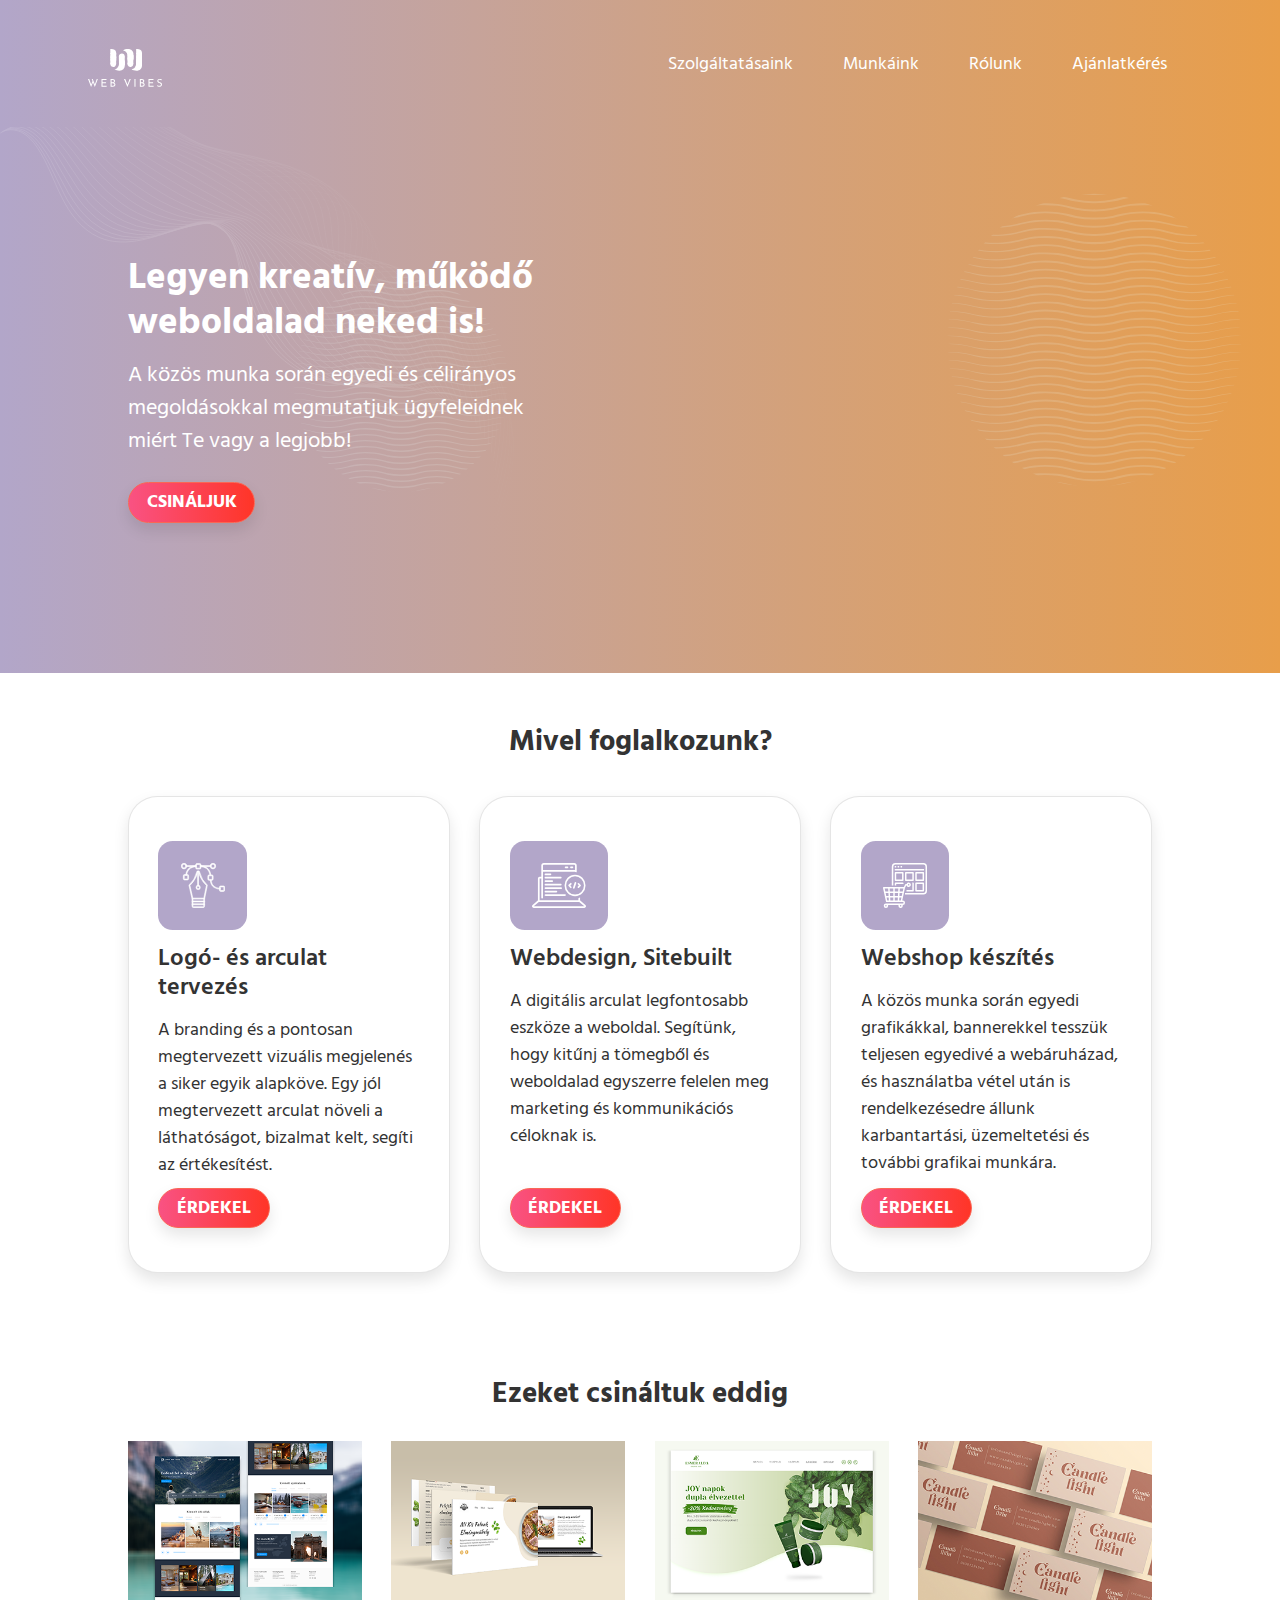
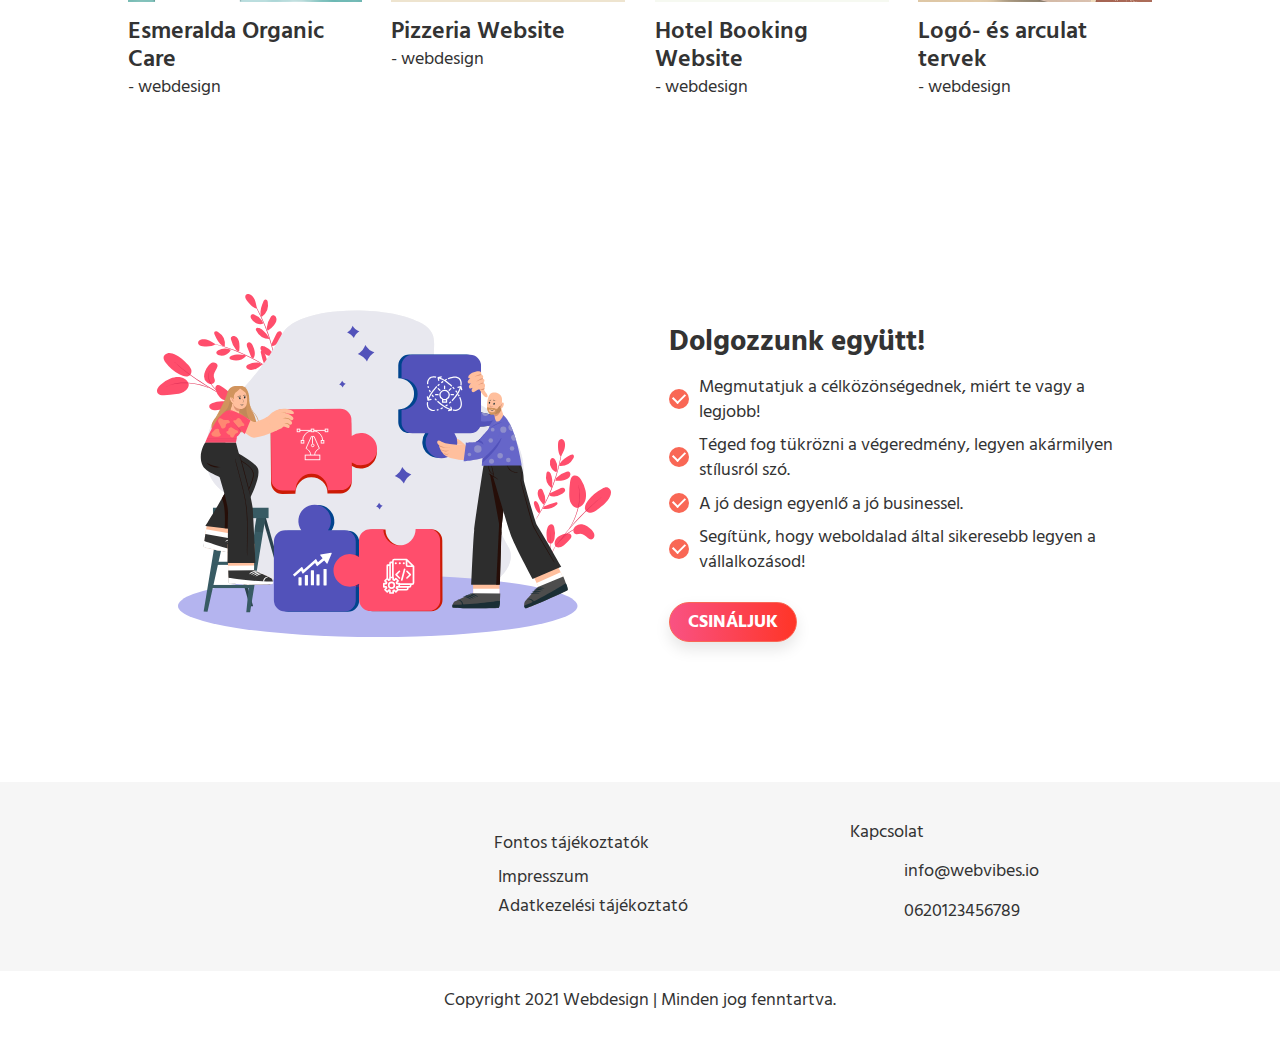
==== commit 4f3cf977: "fix hamburger icon" ====
--- a/index.html
+++ b/index.html
@@ -25,8 +25,11 @@
         <a href="./index.html"><img src="img/whitelogo.svg" alt="" /></a>
       </div>
       <div class="navigation">
-        <input type="checkbox" class="toggle-menu" />
-        <div class="hamburger"></div>
+        <div id="hamburger-icon" onclick="toggleMobileMenu(this)">
+          <div class="bar1"></div>
+          <div class="bar2"></div>
+          <div class="bar3"></div>
+        </div>
         <div class="menu">
           <div
             class="dropdown"
@@ -45,8 +48,8 @@
             </div>
           </div>
           <a class="side-menu-item">
-            Szolgáltatásaink
-            <i class="fa fa-caret-down"></i>
+            <span>Szolgáltatásaink</span>
+            <i class="fa fa-caret-down" style="font-size: 30px"></i>
           </a>
           <div class="side-dropdown-container">
             <a class="side-menu-item-dropdown" href="./arculat.html">Logó- és arculattervezés</a>
@@ -171,7 +174,7 @@
     <footer class="footer">
       <div class="content-box-wide">
         <div class="footer-container">
-          <img class="footer-logo" src="img/whitelogo.svg" alt="" />
+          <img class="footer-logo" src="img/greylogo.svg" alt="" />
         </div>
         <div class="footer-container">
           <h5>Fontos tájékoztatók</h5>
--- a/css/style.css
+++ b/css/style.css
@@ -13,6 +13,36 @@
     font-size: 16px;
   }
 }
+
+#hamburger-icon {
+  margin: auto 0;
+  display: none;
+  cursor: pointer;
+  z-index: 5;
+}
+
+#hamburger-icon div {
+  width: 35px;
+  height: 3px;
+  background-color: white;
+  margin: 6px 0;
+  transition: 0.4s;
+}
+
+.open .bar1 {
+  -webkit-transform: rotate(-45deg) translate(-6px, 6px);
+  transform: rotate(-45deg) translate(-6px, 6px);
+}
+
+.open .bar2 {
+  opacity: 0;
+}
+
+.open .bar3 {
+  -webkit-transform: rotate(45deg) translate(-6px, -8px);
+  transform: rotate(45deg) translate(-6px, -8px);
+}
+
 body {
   font-family: "Hind Siliguri", sans-serif;
   color: #333;
@@ -150,7 +180,6 @@
   right: 0;
   width: auto;
   height: 85%;
-  z-index: 1;
 }
 .webkep {
   position: absolute;
@@ -241,7 +270,6 @@
   padding-bottom: 1.5rem;
   max-width: 30rem;
   color: white;
-  z-index: 3;
 }
 
 .hero-text p {
@@ -567,6 +595,7 @@
 }
 header {
   padding-bottom: 1rem;
+  z-index: 2;
 }
 
 .logo {
@@ -589,7 +618,6 @@
   right: 3%;
   width: 20rem;
 }
-
 .offershop {
   width: 90%;
 }
@@ -619,7 +647,6 @@
     right: 9%;
     width: 14rem;
   }
-
   .hullamarculat {
     position: absolute;
     opacity: 15%;
@@ -1042,6 +1069,10 @@
   }
 }
 @media screen and (max-width: 990px) {
+  #hamburger-icon {
+    display: block;
+  }
+
   #about {
     padding-top: 3rem;
   }
--- a/css/main.css
+++ b/css/main.css
@@ -124,65 +124,7 @@
   box-shadow: 0 -5px 0px white inset, 500px 0 0 rgba(255, 255, 255, 0.03) inset;
   padding: 35px 25px 45px 25px;
 }
-
-.hamburger {
-  position: relative;
-  width: 30px;
-  height: 4px;
-  background: white;
-  border-radius: 10px;
-  cursor: pointer;
-  z-index: 1;
-  transition: 0.3s;
-}
-.hamburger:before,
-.hamburger:after {
-  content: "";
-  position: absolute;
-  height: 4px;
-  right: 0;
-  background: white;
-  transition: 0.3s;
-  border-radius: 10px;
-  z-index: 1;
-}
-.hamburger:before {
-  top: -10px;
-  width: 20px;
-  z-index: 1;
-}
-.hamburger:after {
-  top: 10px;
-  width: 25px;
-  z-index: 1;
-}
-.toggle-menu {
-  position: absolute;
-  width: 30px;
-  height: 100%;
-
-  cursor: pointer;
-  opacity: 0;
-  z-index: 3;
-}
-.hamburger,
-.toggle-menu {
-  display: none;
-}
-.navigation input:checked ~ .hamburger {
-  background: transparent;
-}
-.navigation input:checked ~ .hamburger:before {
-  top: 0;
-  transform: rotate(-45deg);
-  width: 30px;
-}
-.navigation input:checked ~ .hamburger:after {
-  top: 0;
-  transform: rotate(45deg);
-  width: 30px;
-}
-.navigation input:checked ~ .menu {
+.open ~ .menu {
   right: 0;
   box-shadow: -20px 0 40px rgba(0, 0, 0, 0.3);
 }
@@ -233,11 +175,6 @@
 }
 
 @media screen and (max-width: 992px) {
-  .hamburger,
-  .toggle-menu {
-    display: block;
-    z-index: 3;
-  }
   .header {
     padding-top: 1rem;
   }
@@ -251,7 +188,7 @@
     background: #b2a6c9;
     width: 300px;
     height: 100%;
-    padding-top: 65px;
+    padding-top: 100px;
     z-index: 2;
   }
 
@@ -272,6 +209,9 @@
     padding: 30px;
     font-size: 24px;
     box-shadow: 0 1px 0 rgba(255, 255, 255, 0.1) inset;
+    display: flex;
+    flex-direction: column;
+    justify-content: space-between;
   }
   .dropdown-container {
     display: none;
